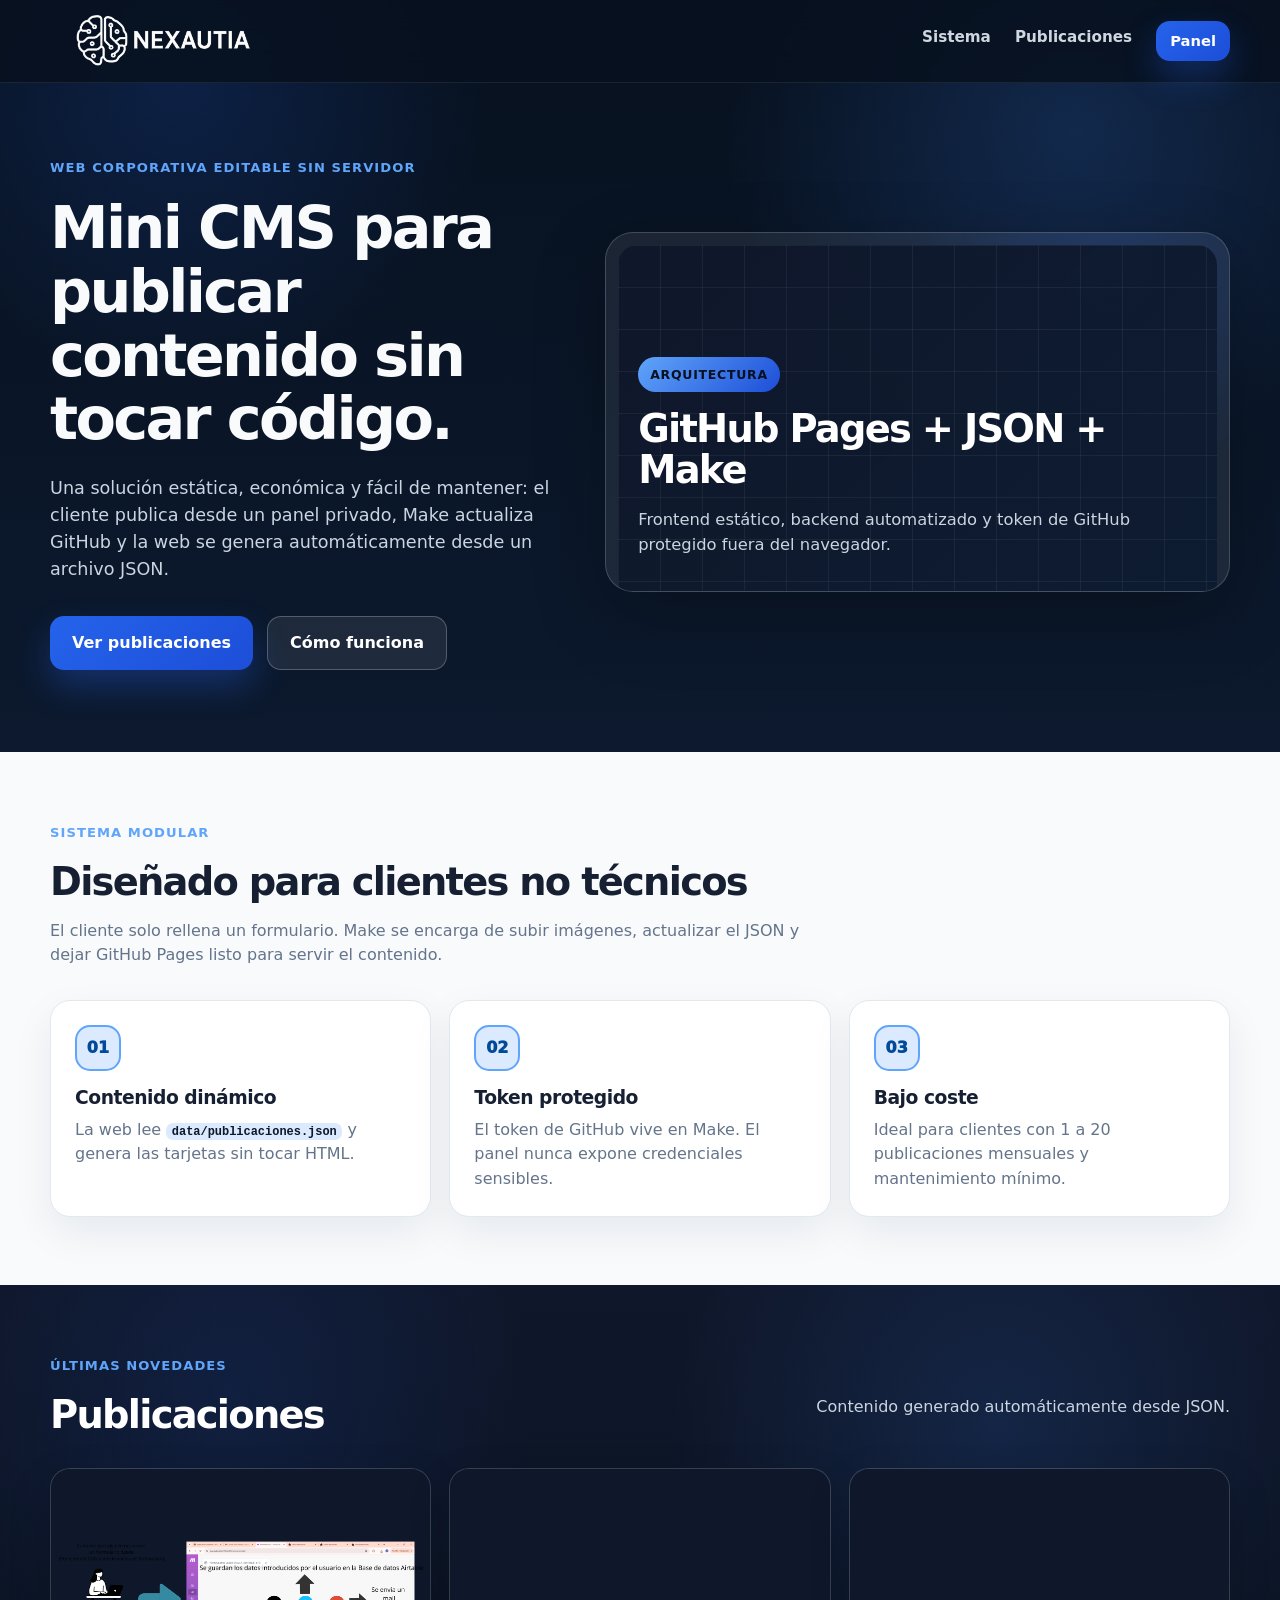
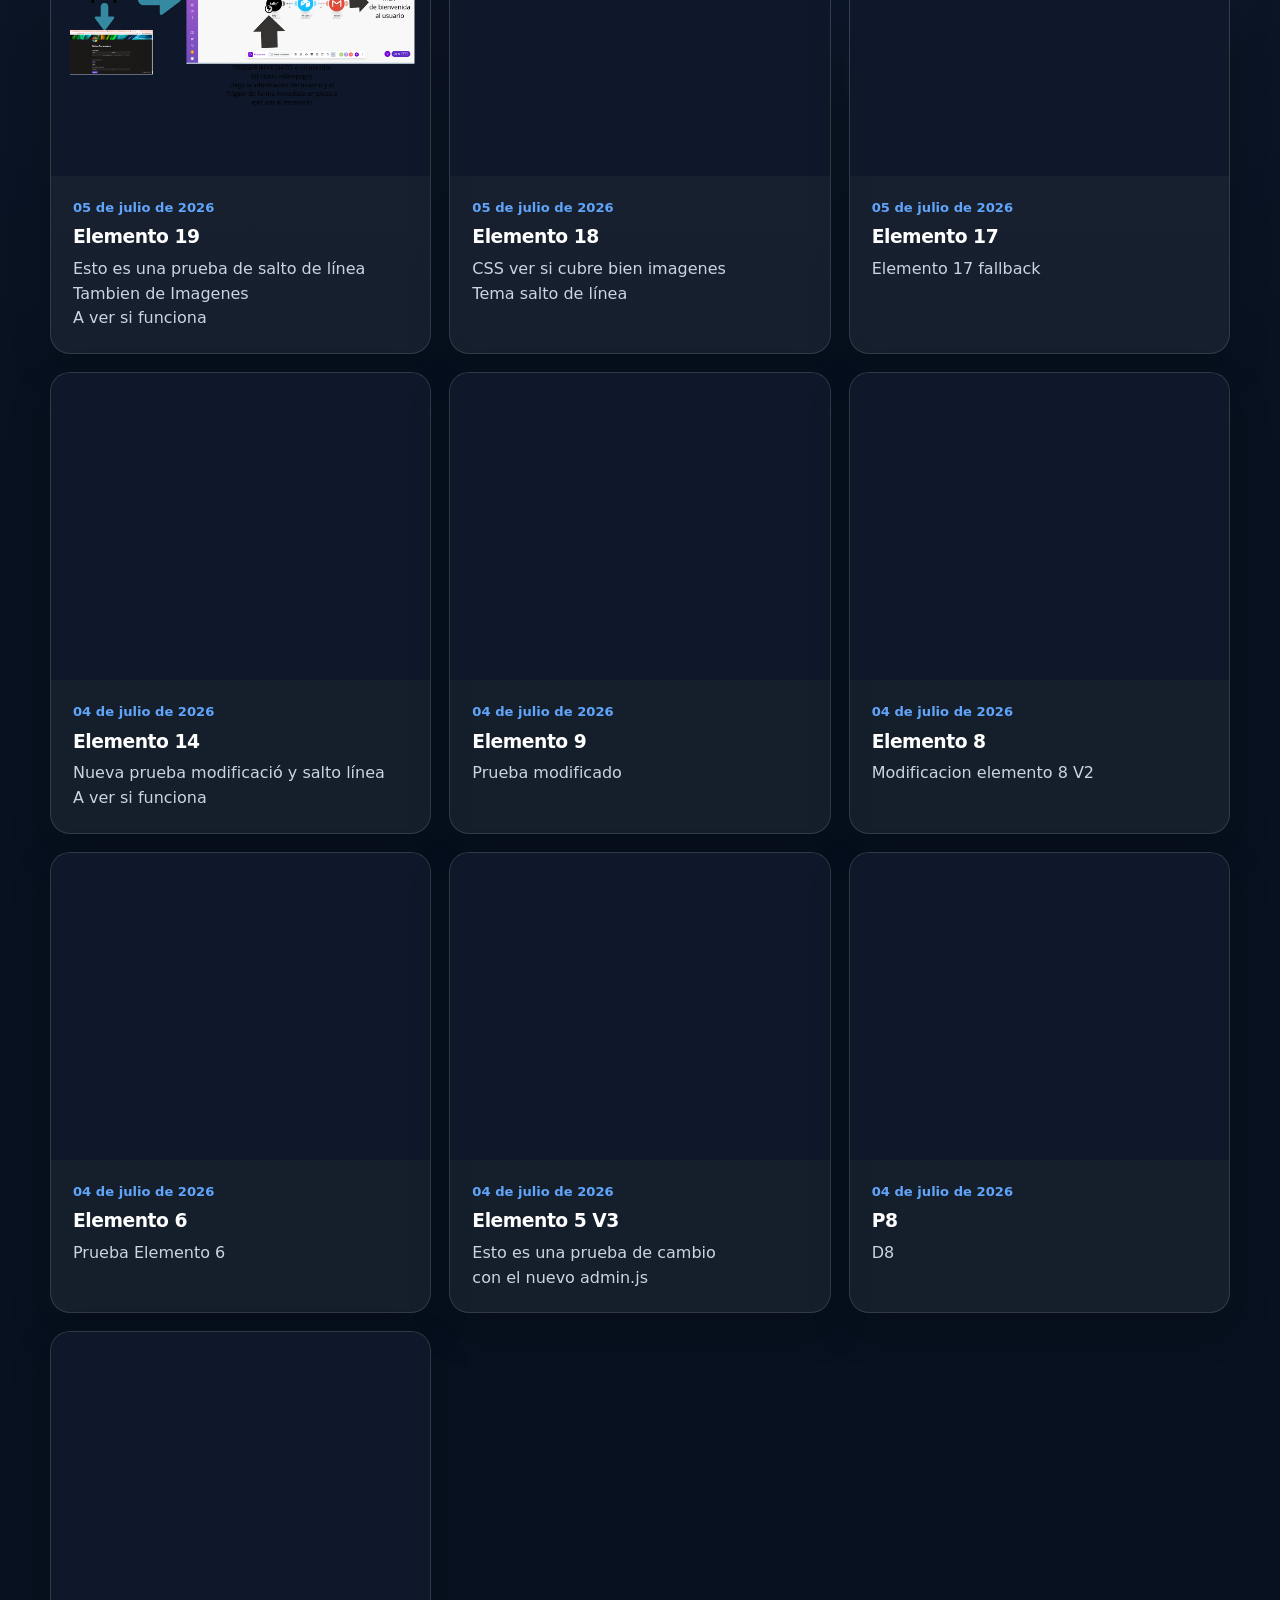
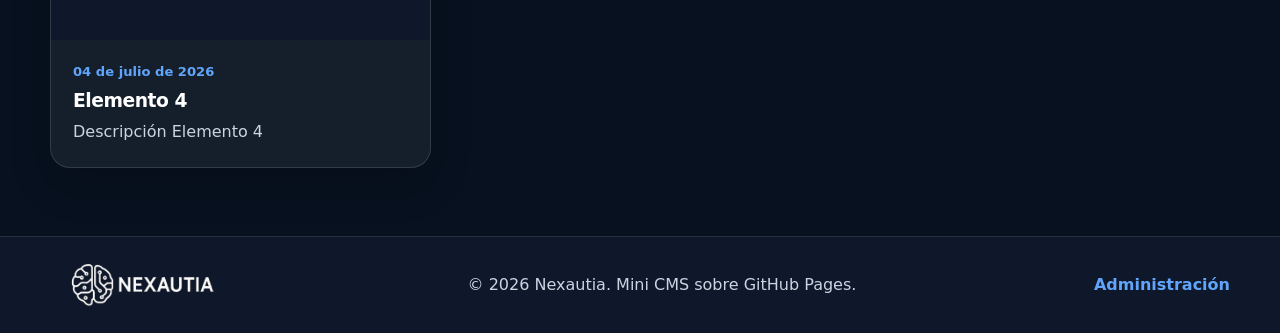
==== index.html @ 995944b6 "Version 4.9 Boton subir y bajar" ====
<!doctype html>
<html lang="es">
<head>
  <meta charset="utf-8">
  <meta name="viewport" content="width=device-width, initial-scale=1">
  <title>Nexautia | Mini CMS con GitHub Pages y Make</title>
  <meta name="description" content="Mini CMS corporativo sin servidor: GitHub Pages, JSON y Make para publicar contenido desde un panel privado.">
  <link rel="icon" href="assets/img/logo.svg" type="image/svg+xml">
  <link rel="stylesheet" href="assets/css/styles.css?v=20260705-7">
  <script defer src="assets/js/publicaciones.js?v=20260705-9c"></script>
</head>
<body>
  <header class="site-header">
    <nav class="nav container" aria-label="Navegación principal">
      <a class="brand" href="./" aria-label="Inicio Nexautia">
        <img class="brand-logo" src="assets/img/logo.svg" alt="Nexautia">
      </a>
      <div class="nav-links">
        <a href="#servicios">Sistema</a>
        <a href="#publicaciones">Publicaciones</a>
        <a class="button button-small" href="admin/">Panel</a>
      </div>
    </nav>
  </header>

  <main>
    <section class="hero">
      <div class="container hero-grid">
        <div class="hero-copy">
          <p class="eyebrow">Web corporativa editable sin servidor</p>
          <h1>Mini CMS para publicar contenido sin tocar código.</h1>
          <p class="hero-text">Una solución estática, económica y fácil de mantener: el cliente publica desde un panel privado, Make actualiza GitHub y la web se genera automáticamente desde un archivo JSON.</p>
          <div class="hero-actions">
            <a class="button" href="#publicaciones">Ver publicaciones</a>
            <a class="button button-secondary" href="#servicios">Cómo funciona</a>
          </div>
        </div>
        <div class="hero-card" aria-label="Resumen del sistema">
          <span class="hero-card-label">Arquitectura</span>
          <strong>GitHub Pages + JSON + Make</strong>
          <p>Frontend estático, backend automatizado y token de GitHub protegido fuera del navegador.</p>
        </div>
      </div>
    </section>

    <section id="servicios" class="section section-light">
      <div class="container">
        <div class="section-heading">
          <p class="eyebrow">Sistema modular</p>
          <h2>Diseñado para clientes no técnicos</h2>
          <p>El cliente solo rellena un formulario. Make se encarga de subir imágenes, actualizar el JSON y dejar GitHub Pages listo para servir el contenido.</p>
        </div>
        <div class="feature-grid">
          <article class="feature-card">
            <span class="feature-icon" aria-hidden="true">01</span>
            <h3>Contenido dinámico</h3>
            <p>La web lee <code>data/publicaciones.json</code> y genera las tarjetas sin tocar HTML.</p>
          </article>
          <article class="feature-card">
            <span class="feature-icon" aria-hidden="true">02</span>
            <h3>Token protegido</h3>
            <p>El token de GitHub vive en Make. El panel nunca expone credenciales sensibles.</p>
          </article>
          <article class="feature-card">
            <span class="feature-icon" aria-hidden="true">03</span>
            <h3>Bajo coste</h3>
            <p>Ideal para clientes con 1 a 20 publicaciones mensuales y mantenimiento mínimo.</p>
          </article>
        </div>
      </div>
    </section>

    <section id="publicaciones" class="section section-dark">
      <div class="container">
        <div class="section-heading section-heading-row">
          <div>
            <p class="eyebrow">Últimas novedades</p>
            <h2>Publicaciones</h2>
          </div>
          <p class="muted">Contenido generado automáticamente desde JSON.</p>
        </div>
        <div id="posts-status" class="status" role="status">Cargando publicaciones…</div>
        <div id="posts-grid" class="posts-grid" aria-live="polite"></div>
      </div>
    </section>
  </main>

  <footer class="site-footer">
    <div class="container footer-inner">
      <a class="footer-logo" href="./" aria-label="Inicio Nexautia">
        <img src="assets/img/logo.svg" alt="Nexautia">
      </a>
      <p>© <span id="year"></span> Nexautia. Mini CMS sobre GitHub Pages.</p>
      <a href="admin/">Administración</a>
    </div>
  </footer>
</body>
</html>
---- assets/css/styles.css ----
:root {
  --primary: #2563eb;
  --primary-2: #1d4ed8;
  --secondary: #60a5fa;
  --dark: #07111f;
  --text: #f8fafc;
  --muted: #cbd5e1;
  --light: #f8fafc;
  --light-text: #172033;
  --light-muted: #64748b;
  --line-light: #e2e8f0;
  --shadow: 0 24px 70px #00000047;
  --dark-surface: #0f172a;
  --dark-end: #0d1b31;
  --page-background: radial-gradient(circle 440px at 14% 80px, #2563eb2e 0, transparent 70%), radial-gradient(circle 500px at 84% 130px, #3b82f633 0, transparent 70%), linear-gradient(180deg, var(--dark) 0, var(--dark-end) 900px);
  --dark-band-background: radial-gradient(circle 420px at 18% 110px, #2563eb1f 0, transparent 72%), radial-gradient(circle 460px at 78% 140px, #3b82f624 0, transparent 72%), linear-gradient(180deg, var(--dark-surface) 0, var(--dark) 760px);
  --dark-card-background: #ffffff0f;
  --dark-card-border: #ffffff1f;
  --icon-background: #dbeafe;
  --icon-border: var(--secondary);
  --icon-color: #004a99;
  --hero-panel-background: radial-gradient(circle at 82% 16%, #2563eb24, transparent 34%), rgba(255, 255, 255, 0.075);
  --hero-panel-border: rgba(255, 255, 255, 0.17);
  --hero-panel-inner-background: linear-gradient(rgba(255, 255, 255, 0.055) 1px, transparent 1px) 0 0 / 42px 42px, linear-gradient(90deg, rgba(255, 255, 255, 0.055) 1px, transparent 1px) 0 0 / 42px 42px, linear-gradient(135deg, rgba(15, 23, 42, 0.96), rgba(13, 27, 49, 0.94));
  --dark-panel-background: linear-gradient(135deg, var(--dark-surface), #173054);
  --radius-lg: 28px;
  --radius-md: 20px;
  --radius-sm: 14px;
  --container: 1180px;
}

* { box-sizing: border-box; }

html {
  background: var(--page-background);
  min-height: 100%;
  scroll-behavior: smooth;
}

body {
  min-height: 100vh;
  margin: 0;
  color: var(--text);
  background: var(--page-background);
  font-family: Inter, ui-sans-serif, system-ui, -apple-system, BlinkMacSystemFont, "Segoe UI", sans-serif;
  line-height: 1.55;
  overflow-x: hidden;
}

img {
  display: block;
  max-width: 100%;
  height: auto;
}

a {
  color: inherit;
  text-decoration: none;
}

code {
  padding: 0.12rem 0.35rem;
  border-radius: 0.45rem;
  background: #dbeafe;
  color: #0f172a;
  font-size: 0.92em;
  font-weight: 800;
}

.container {
  width: min(100% - 36px, var(--container));
  margin-inline: auto;
}

.site-header {
  position: sticky;
  top: 0;
  z-index: 20;
  background: rgba(7, 17, 31, 0.86);
  border-bottom: 1px solid #ffffff14;
  backdrop-filter: blur(16px);
}

.nav {
  min-height: 82px;
  display: flex;
  align-items: center;
  justify-content: space-between;
  gap: 24px;
}

.brand {
  display: inline-flex;
  align-items: center;
  min-width: 0;
}

.brand-logo {
  width: 220px;
  max-width: min(220px, 48vw);
  height: auto;
}

.nav-links {
  display: flex;
  align-items: center;
  gap: 24px;
  color: #e2e8f0;
  font-size: 0.95rem;
  font-weight: 700;
  white-space: nowrap;
}

.nav-links a:not(.button) {
  opacity: 0.92;
  position: relative;
  padding-bottom: 6px;
}

.nav-links a:not(.button):hover {
  color: #fff;
}

.nav-links a:not(.button):hover::after {
  content: "";
  height: 2px;
  background: var(--secondary);
  border-radius: 999px;
  position: absolute;
  left: 0;
  right: 0;
  bottom: 0;
}

.hero {
  padding: 72px 0 82px;
  overflow: hidden;
}

.hero-grid {
  display: grid;
  grid-template-columns: minmax(0, 0.9fr) minmax(420px, 1.1fr);
  gap: 44px;
  align-items: center;
}

.hero-copy h1,
.section-heading h2,
.admin-card h1,
.admin-card h2,
.admin-topbar h1 {
  margin: 0;
  line-height: 1.08;
  letter-spacing: -0.045em;
}

.hero-copy h1 {
  max-width: 760px;
  font-size: clamp(2.35rem, 4.6vw, 4.65rem);
}

.hero-text {
  max-width: 68ch;
  margin: 1.5rem 0 0;
  color: var(--muted);
  font-size: 1.1rem;
}

.eyebrow {
  display: inline-flex;
  align-items: center;
  gap: 10px;
  margin: 0 0 18px;
  color: var(--secondary);
  text-transform: uppercase;
  letter-spacing: 0.08em;
  font-size: 0.82rem;
  font-weight: 900;
}

.hero-actions,
.form-actions,
.admin-actions {
  display: flex;
  flex-wrap: wrap;
  gap: 14px;
  align-items: center;
}

.hero-actions { margin-top: 2rem; }

.button {
  min-height: 54px;
  display: inline-flex;
  align-items: center;
  justify-content: center;
  border: 0;
  border-radius: 14px;
  padding: 0 22px;
  color: #fff;
  background: linear-gradient(135deg, var(--primary), var(--primary-2));
  font: inherit;
  font-weight: 850;
  line-height: 1.2;
  text-align: center;
  cursor: pointer;
  box-shadow: 0 16px 34px #2563eb52;
  transition: transform 0.18s ease, box-shadow 0.18s ease, background 0.18s ease, opacity 0.18s ease;
}

.button:hover {
  transform: translateY(-1px);
  box-shadow: 0 20px 42px #2563eb61;
}

.button:disabled {
  opacity: 0.6;
  cursor: not-allowed;
  transform: none;
}

.button-secondary,
.button-ghost {
  color: #fff;
  background: #ffffff14;
  border: 1px solid #ffffff3d;
  box-shadow: none;
}

.button-secondary:hover,
.button-ghost:hover {
  background: #ffffff24;
  box-shadow: none;
}

.button-small {
  min-height: 40px;
  padding: 0 14px;
  font-size: 0.92rem;
}

.button-danger {
  background: linear-gradient(135deg, #dc2626, #991b1b);
  box-shadow: 0 14px 34px #991b1b33;
}

.hero-card {
  min-height: 360px;
  padding: 12px;
  border: 1px solid var(--hero-panel-border);
  border-radius: var(--radius-lg);
  color: #fff;
  background: var(--hero-panel-background);
  box-shadow: var(--shadow);
}

.hero-card::before {
  content: "";
  display: block;
  height: 100%;
  min-height: 336px;
  border-radius: 20px;
  background: var(--hero-panel-inner-background);
  position: absolute;
  inset: 12px;
  z-index: 0;
}

.hero-card {
  position: relative;
  display: flex;
  flex-direction: column;
  justify-content: flex-end;
  overflow: hidden;
}

.hero-card > * {
  position: relative;
  z-index: 1;
  margin-left: 20px;
  margin-right: 20px;
}

.hero-card-label {
  width: max-content;
  margin-bottom: 1rem;
  padding: 8px 12px;
  border-radius: 999px;
  color: var(--dark);
  background: linear-gradient(135deg, var(--secondary), var(--primary-2));
  font-size: 0.78rem;
  font-weight: 900;
  text-transform: uppercase;
  letter-spacing: 0.06em;
}

.hero-card strong {
  font-size: clamp(1.85rem, 3vw, 2.8rem);
  line-height: 1.08;
  letter-spacing: -0.045em;
}

.hero-card p {
  margin-top: 1rem;
  margin-bottom: 22px;
  color: var(--muted);
  font-size: 1.02rem;
}

.section {
  padding: 68px 0;
}

.section-light {
  background: var(--light);
  color: var(--light-text);
}

.section-dark {
  color: #fff;
  background: var(--dark-band-background);
}

.section-heading {
  max-width: 780px;
  margin: 0 0 32px;
}

.section-heading-row {
  max-width: none;
  display: flex;
  justify-content: space-between;
  gap: 1.5rem;
  align-items: end;
}

.section-heading h2 {
  font-size: clamp(1.9rem, 3vw, 2.85rem);
}

.section-heading p:not(.eyebrow),
.muted {
  color: var(--muted);
}

.section-light .section-heading p:not(.eyebrow) {
  color: var(--light-muted);
}

.feature-grid,
.posts-grid {
  display: grid;
  gap: 18px;
}

.feature-grid,
.posts-grid {
  grid-template-columns: repeat(3, minmax(0, 1fr));
}

.feature-card,
.post-card,
.admin-card {
  border-radius: var(--radius-md);
}

.feature-card {
  padding: 24px;
  color: var(--light-text);
  background: #fff;
  border: 1px solid var(--line-light);
  box-shadow: 0 16px 40px #0f172a12;
}

.feature-icon {
  display: grid;
  place-items: center;
  width: 46px;
  height: 46px;
  margin-bottom: 16px;
  border: 2px solid var(--icon-border);
  border-radius: 15px;
  color: var(--icon-color);
  background: var(--icon-background);
  font-weight: 950;
}

.feature-card h3,
.post-card h3 {
  margin: 0 0 8px;
  line-height: 1.2;
  letter-spacing: -0.025em;
}

.feature-card p,
.post-card p {
  margin: 0;
  color: var(--light-muted);
}

.post-card {
  overflow: hidden;
  color: #fff;
  background: var(--dark-card-background);
  border: 1px solid var(--dark-card-border);
  box-shadow: 0 16px 42px #0000002e;
}

.post-card-image {
  display: block;
  width: 100%;
  height: clamp(220px, 24vw, 320px);
  object-fit: contain;
  object-position: center;
  background: var(--dark-surface);
}

.post-card-body {
  padding: 22px;
}

.post-card p {
  color: var(--muted);
  white-space: pre-line;
}

.post-date {
  display: block;
  margin-bottom: 8px;
  color: var(--secondary);
  font-size: 0.82rem;
  font-weight: 900;
}

.status {
  padding: 1rem;
  border: 1px dashed var(--dark-card-border);
  border-radius: var(--radius-sm);
  color: var(--muted);
  background: #ffffff0f;
}

.section-light .status {
  color: var(--light-muted);
  border-color: var(--line-light);
  background: #fff;
}

.status:empty { display: none; }

.site-footer {
  background: var(--dark-surface);
  color: var(--muted);
  border-top: 1px solid #ffffff1a;
}

.footer-inner {
  min-height: 96px;
  display: flex;
  justify-content: space-between;
  align-items: center;
  gap: 20px;
}

.footer-logo img {
  width: 180px;
}

.footer-inner p { margin: 0; }

.footer-inner a:not(.footer-logo) {
  color: var(--secondary);
  font-weight: 850;
}

.hidden { display: none !important; }

@media (max-width: 1080px) {
  .hero-grid,
  .feature-grid,
  .posts-grid {
    grid-template-columns: 1fr;
  }

  .hero,
  .hero-copy {
    text-align: center;
  }

  .hero-copy h1,
  .hero-text,
  .section-heading {
    margin-left: auto;
    margin-right: auto;
  }

  .eyebrow,
  .hero-actions {
    justify-content: center;
  }

  .hero-card {
    width: min(100%, 760px);
    margin-left: auto;
    margin-right: auto;
    text-align: left;
  }

  .feature-grid,
  .posts-grid {
    grid-template-columns: repeat(2, minmax(0, 1fr));
    justify-content: center;
  }
}

@media (max-width: 680px) {
  .container {
    width: min(100% - 24px, var(--container));
  }

  .nav,
  .footer-inner {
    align-items: flex-start;
    flex-direction: column;
    padding: 16px 0;
  }

  .brand-logo {
    width: clamp(150px, 52vw, 180px);
  }

  .nav-links {
    width: 100%;
    justify-content: space-between;
    gap: 10px;
    font-size: 0.9rem;
  }

  .hero {
    padding: 42px 0 52px;
  }

  .hero-copy h1 {
    max-width: 12em;
    margin-left: auto;
    margin-right: auto;
    font-size: clamp(2rem, 9.8vw, 2.7rem);
  }

  .hero-text {
    max-width: 35ch;
    font-size: 1rem;
  }

  .hero-actions .button,
  .button {
    width: 100%;
  }

  .section {
    padding: 44px 0;
  }

  .section-heading-row {
    align-items: flex-start;
    flex-direction: column;
  }

  .feature-grid,
  .posts-grid {
    grid-template-columns: 1fr;
  }

  .hero-card {
    min-height: 280px;
  }

  .hero-card::before {
    min-height: 256px;
  }

  .footer-logo img {
    width: 158px;
  }
}
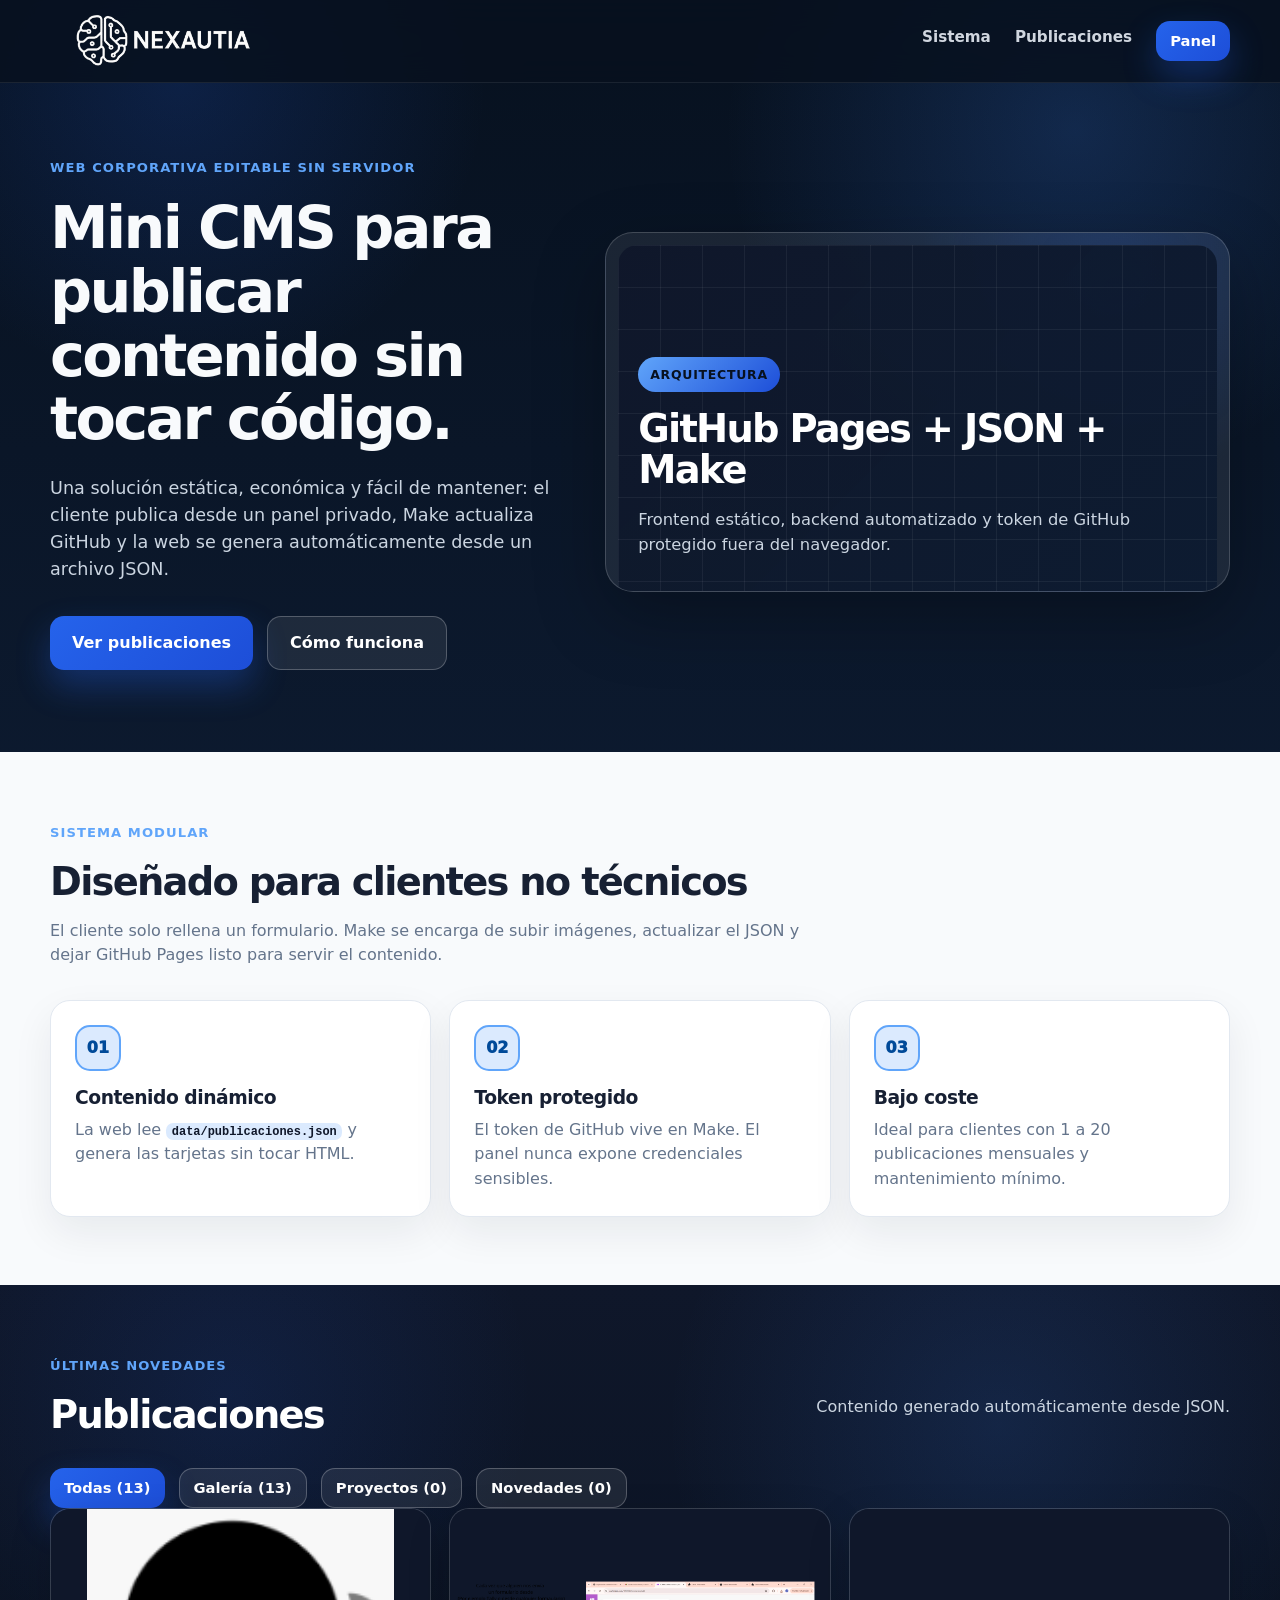
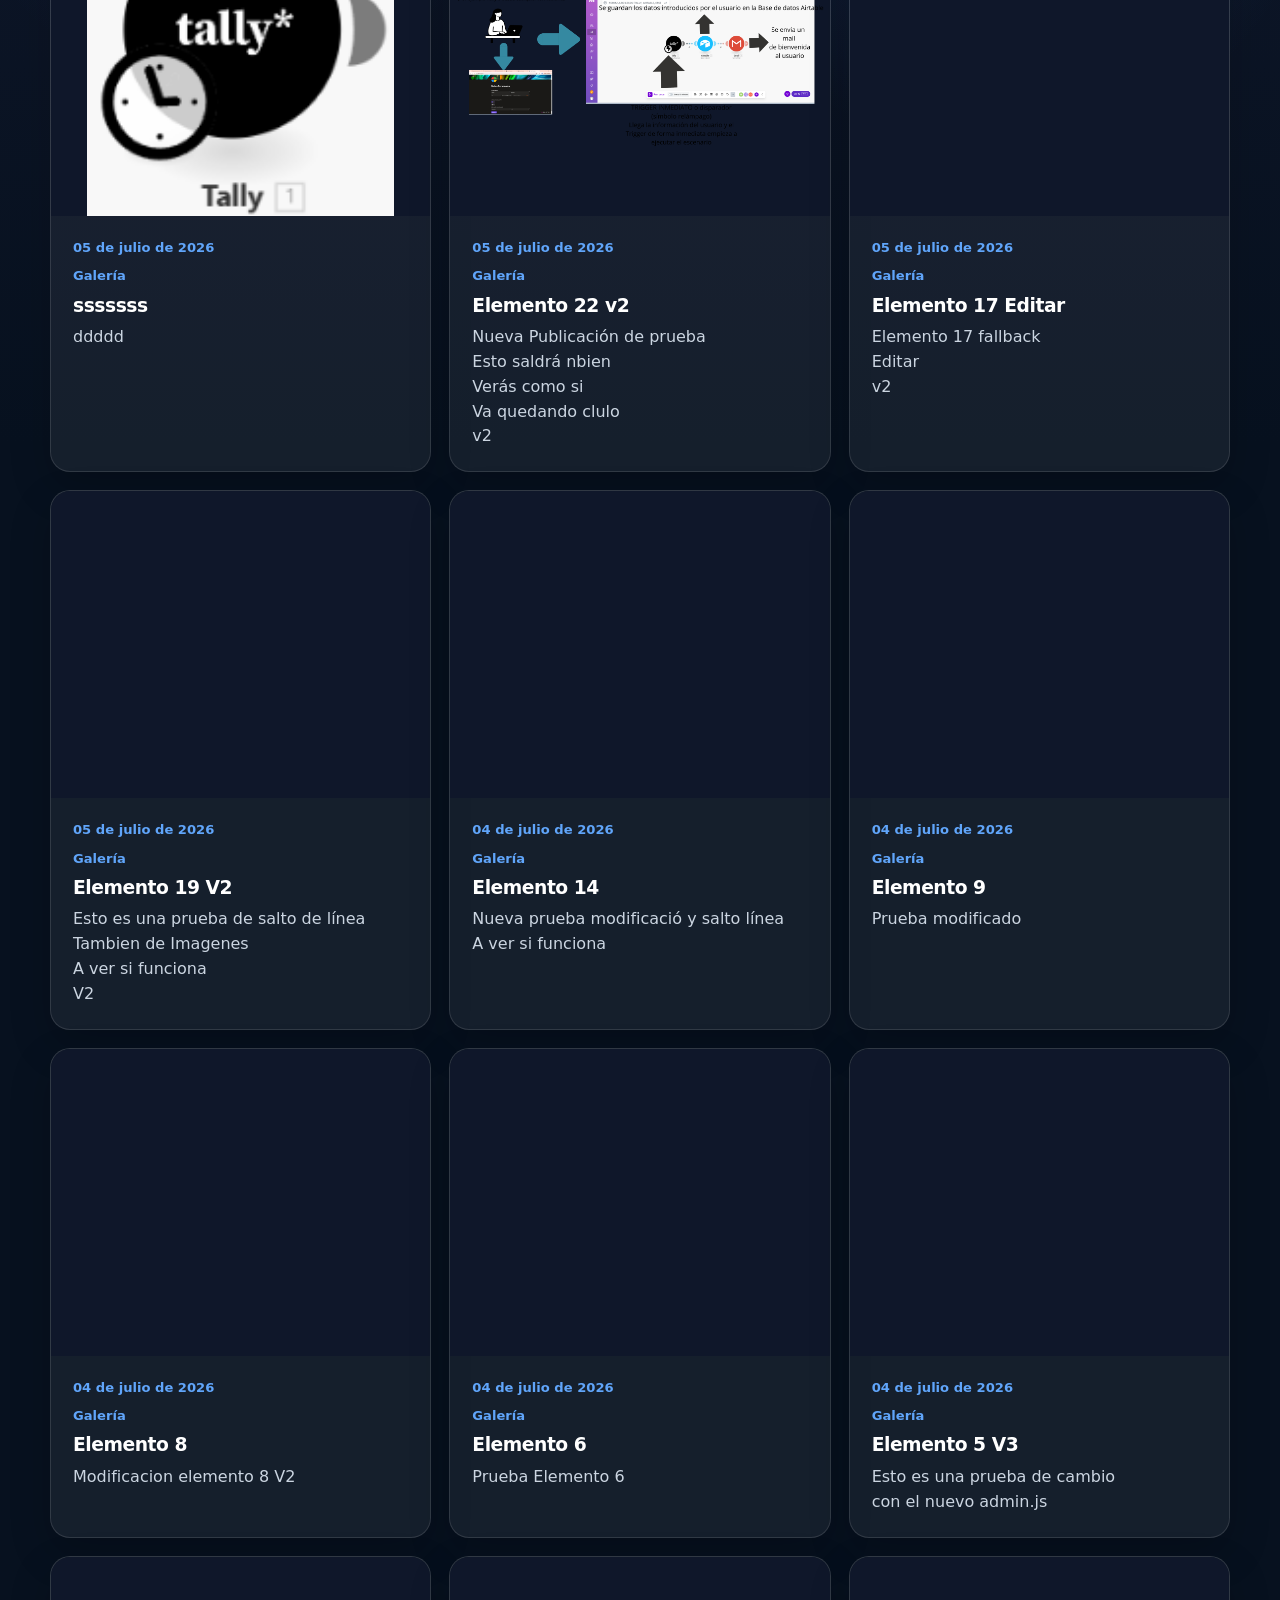
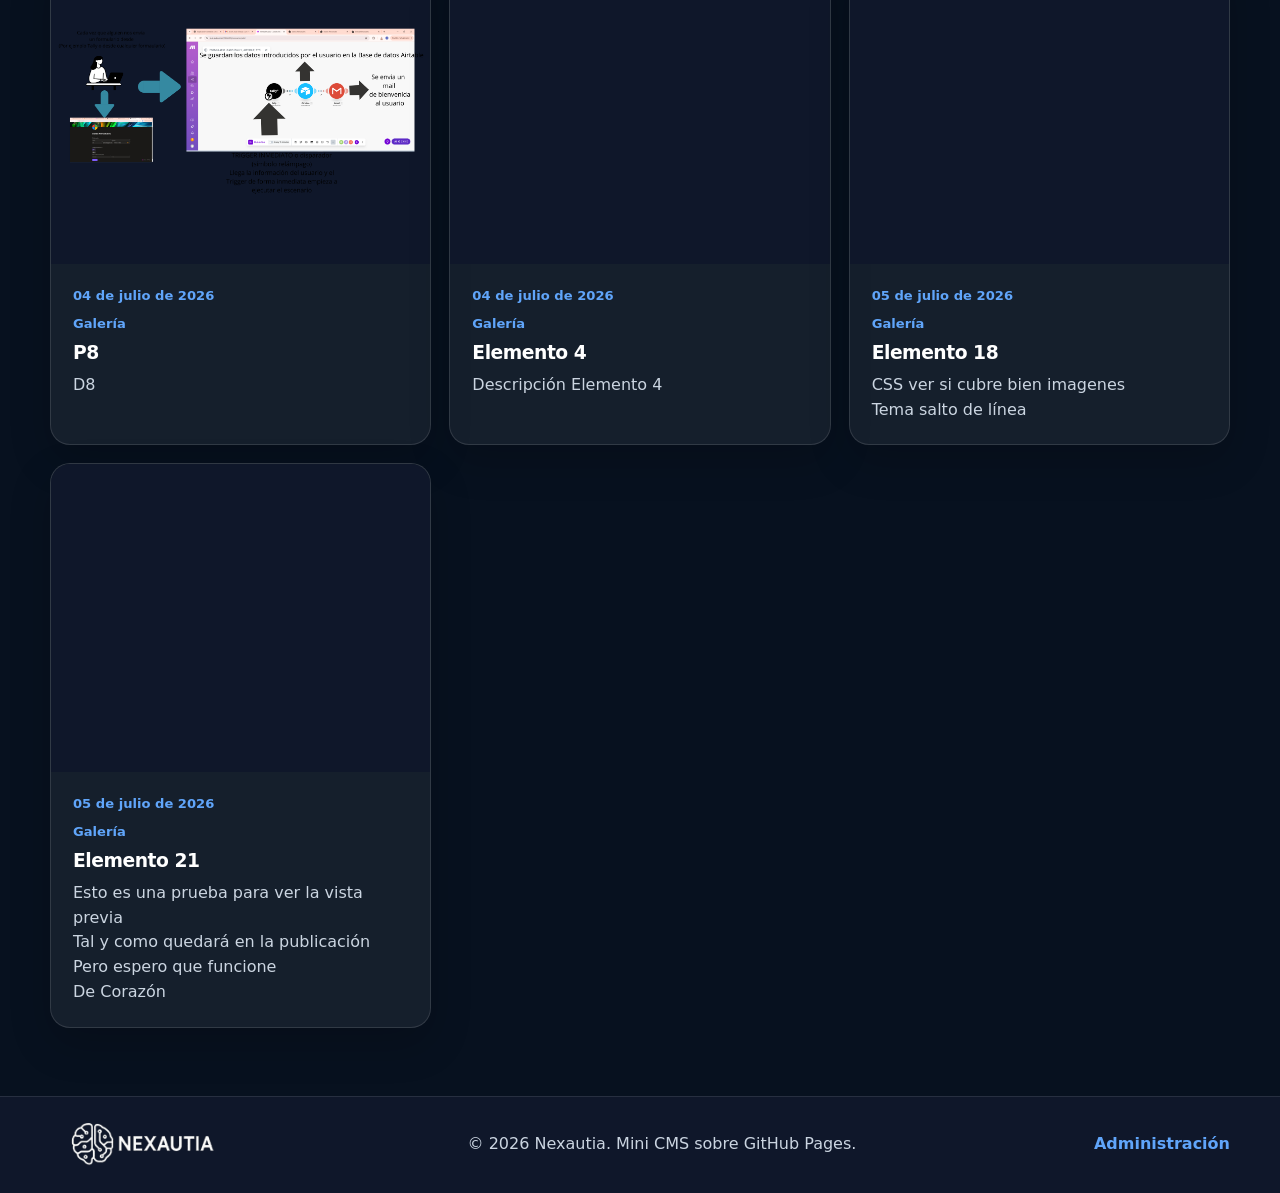
==== commit c717a800: "Version 5.6 Novedades, con categoría por defecto Galería para las antiguas. No tocaré Make ni carpet" ====
--- a/index.html
+++ b/index.html
@@ -7,7 +7,7 @@
   <meta name="description" content="Mini CMS corporativo sin servidor: GitHub Pages, JSON y Make para publicar contenido desde un panel privado.">
   <link rel="icon" href="assets/img/logo.svg" type="image/svg+xml">
   <link rel="stylesheet" href="assets/css/styles.css?v=20260705-7">
-  <script defer src="assets/js/publicaciones.js?v=20260705-9c"></script>
+  <script defer src="assets/js/publicaciones.js?v=20260705-16"></script>
 </head>
 <body>
   <header class="site-header">
@@ -79,6 +79,7 @@
           </div>
           <p class="muted">Contenido generado automáticamente desde JSON.</p>
         </div>
+        <div id="posts-category-filters" class="hero-actions" aria-label="Filtrar publicaciones por categoría"></div>
         <div id="posts-status" class="status" role="status">Cargando publicaciones…</div>
         <div id="posts-grid" class="posts-grid" aria-live="polite"></div>
       </div>
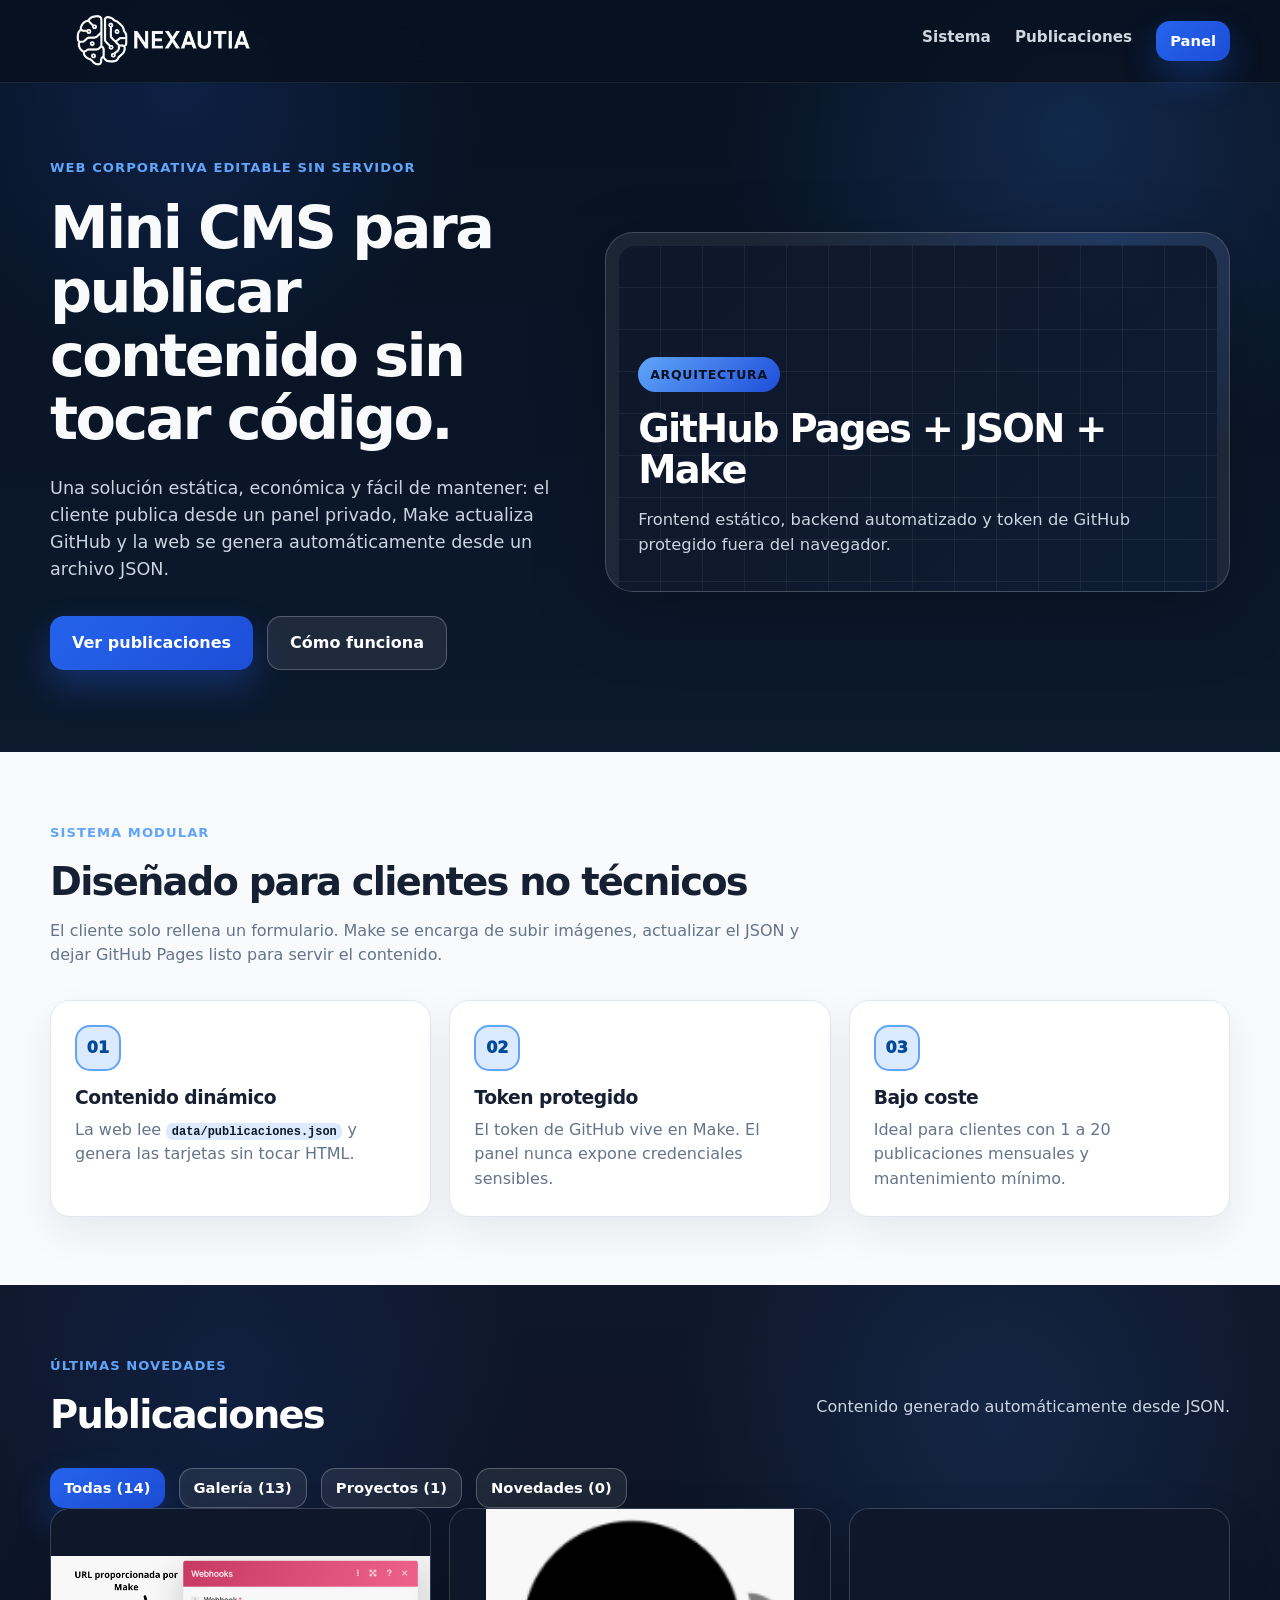
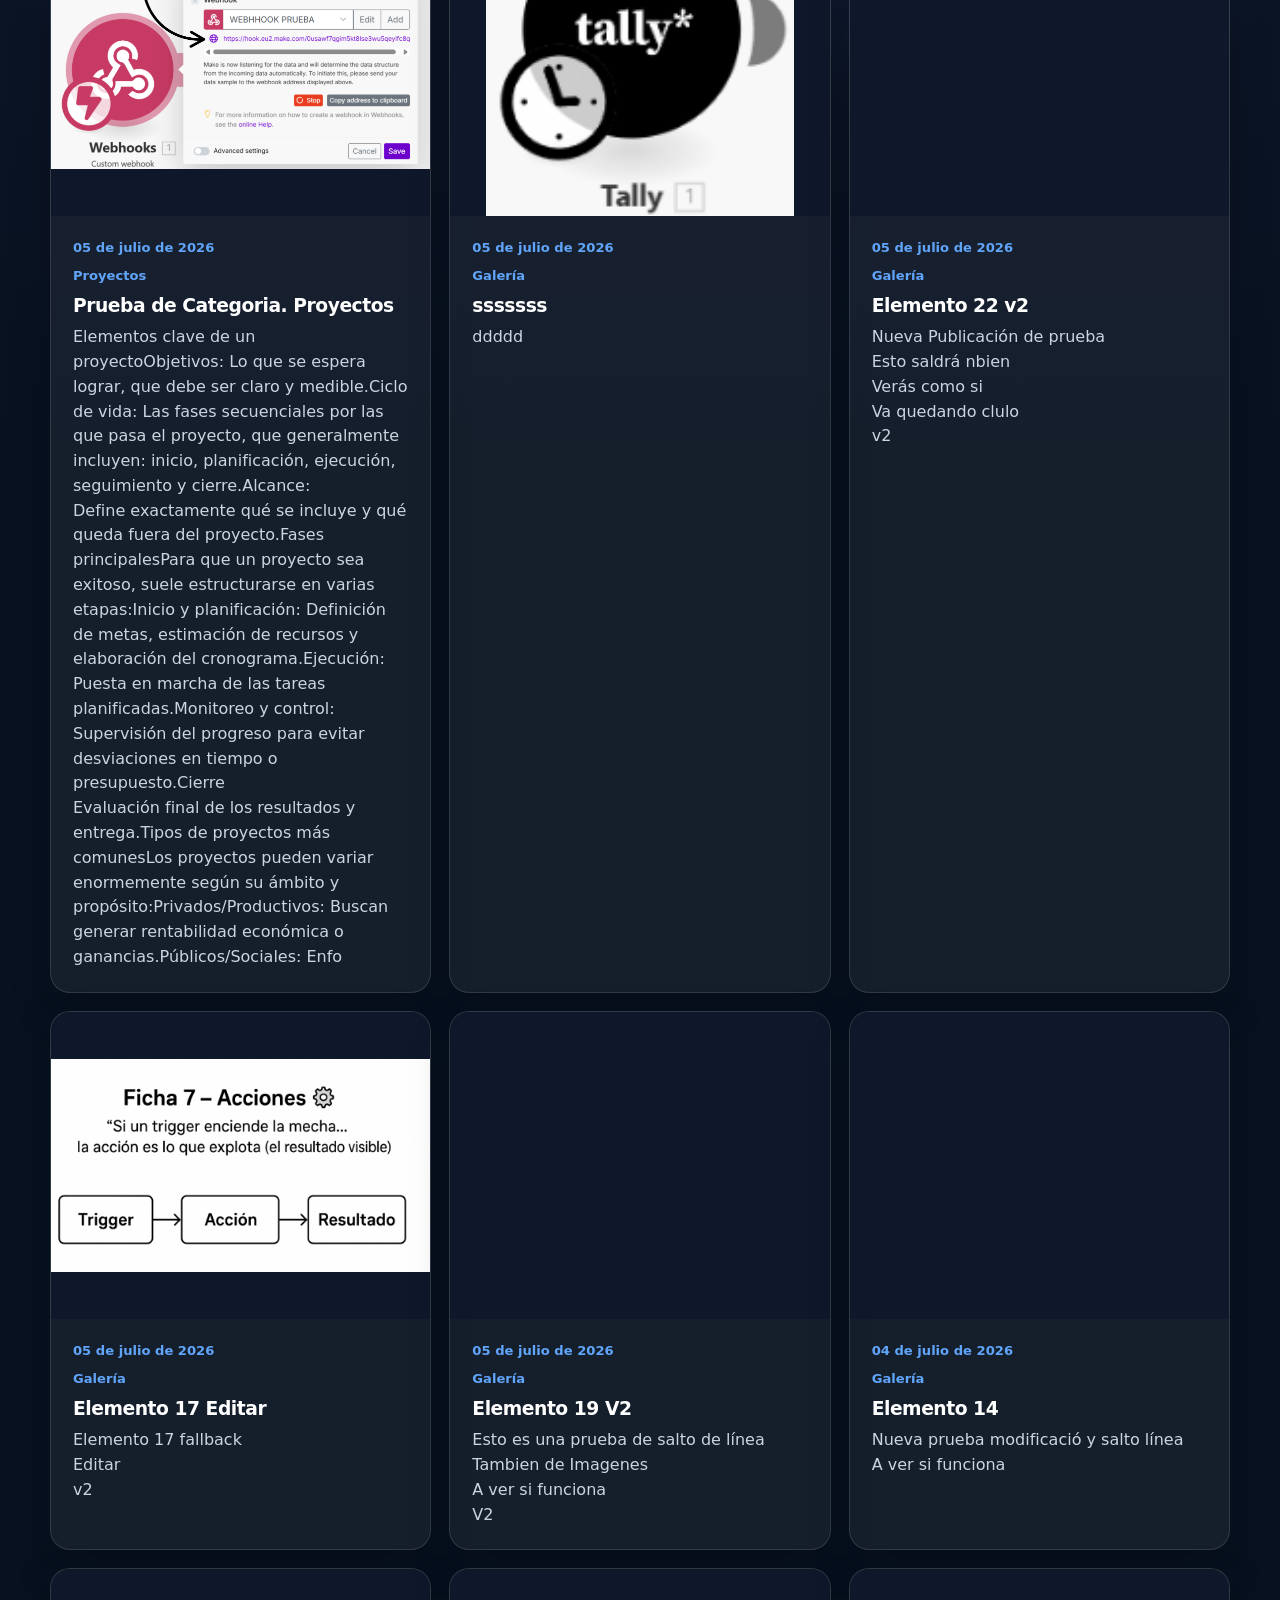
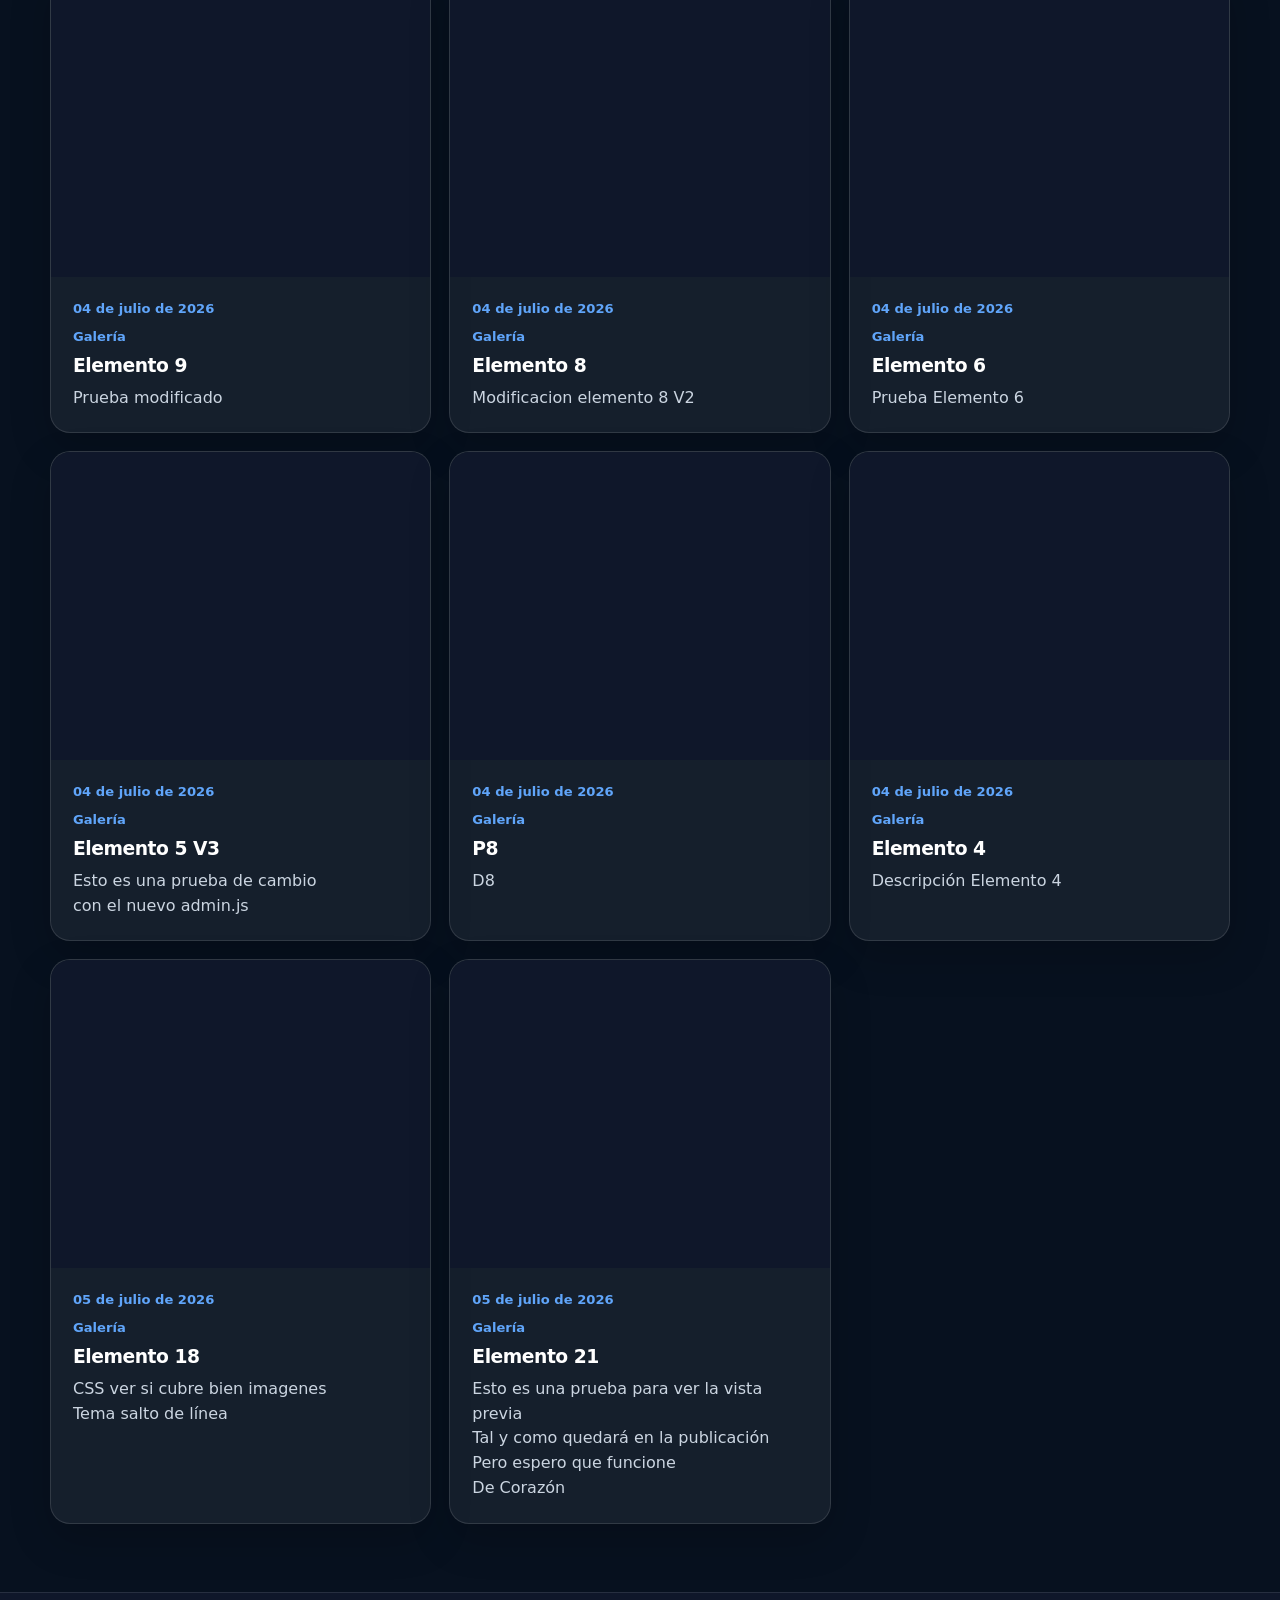
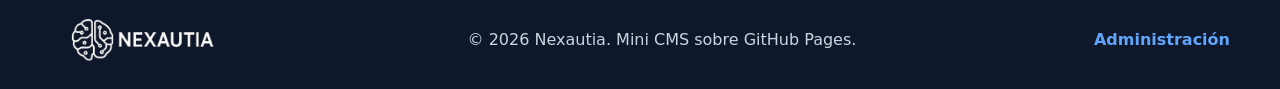
==== commit 87ab8b36: "Version 5.7 Editor de texto mini" ====
--- a/index.html
+++ b/index.html
@@ -6,8 +6,8 @@
   <title>Nexautia | Mini CMS con GitHub Pages y Make</title>
   <meta name="description" content="Mini CMS corporativo sin servidor: GitHub Pages, JSON y Make para publicar contenido desde un panel privado.">
   <link rel="icon" href="assets/img/logo.svg" type="image/svg+xml">
-  <link rel="stylesheet" href="assets/css/styles.css?v=20260705-7">
-  <script defer src="assets/js/publicaciones.js?v=20260705-16"></script>
+  <link rel="stylesheet" href="assets/css/styles.css?v=20260705-17">
+  <script defer src="assets/js/publicaciones.js?v=20260705-17"></script>
 </head>
 <body>
   <header class="site-header">
--- a/assets/css/styles.css
+++ b/assets/css/styles.css
@@ -583,3 +583,40 @@
     width: 158px;
   }
 }
+
+.rich-text-content {
+  white-space: normal;
+}
+
+.rich-text-content p,
+.rich-text-content div,
+.rich-text-content ul,
+.rich-text-content ol {
+  margin: 0 0 0.75rem;
+}
+
+.rich-text-content p:last-child,
+.rich-text-content div:last-child,
+.rich-text-content ul:last-child,
+.rich-text-content ol:last-child {
+  margin-bottom: 0;
+}
+
+.rich-text-content ul,
+.rich-text-content ol {
+  padding-left: 1.25rem;
+}
+
+.rich-text-content li {
+  margin: 0.22rem 0;
+}
+
+.post-card-description.rich-text-content {
+  color: var(--muted);
+}
+
+.post-card .rich-text-content p,
+.post-card .rich-text-content div,
+.post-card .rich-text-content li {
+  white-space: normal;
+}
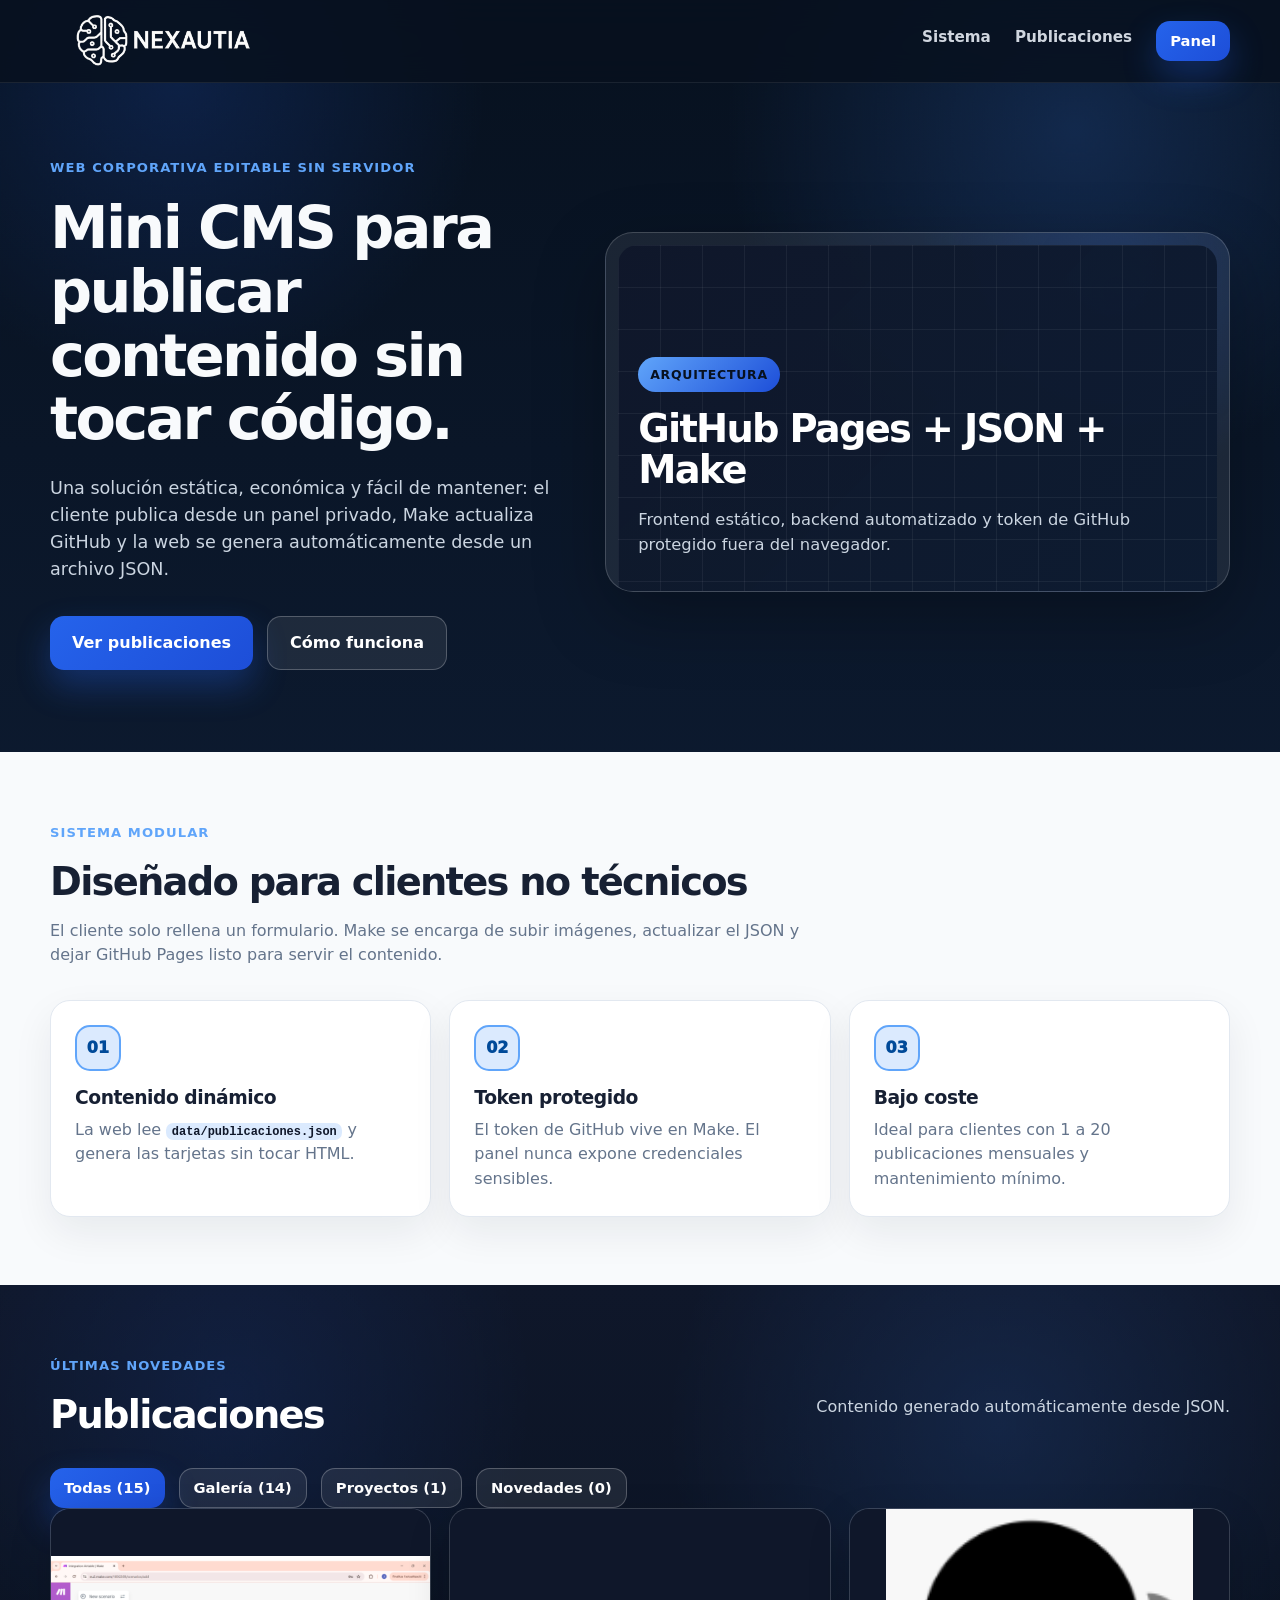
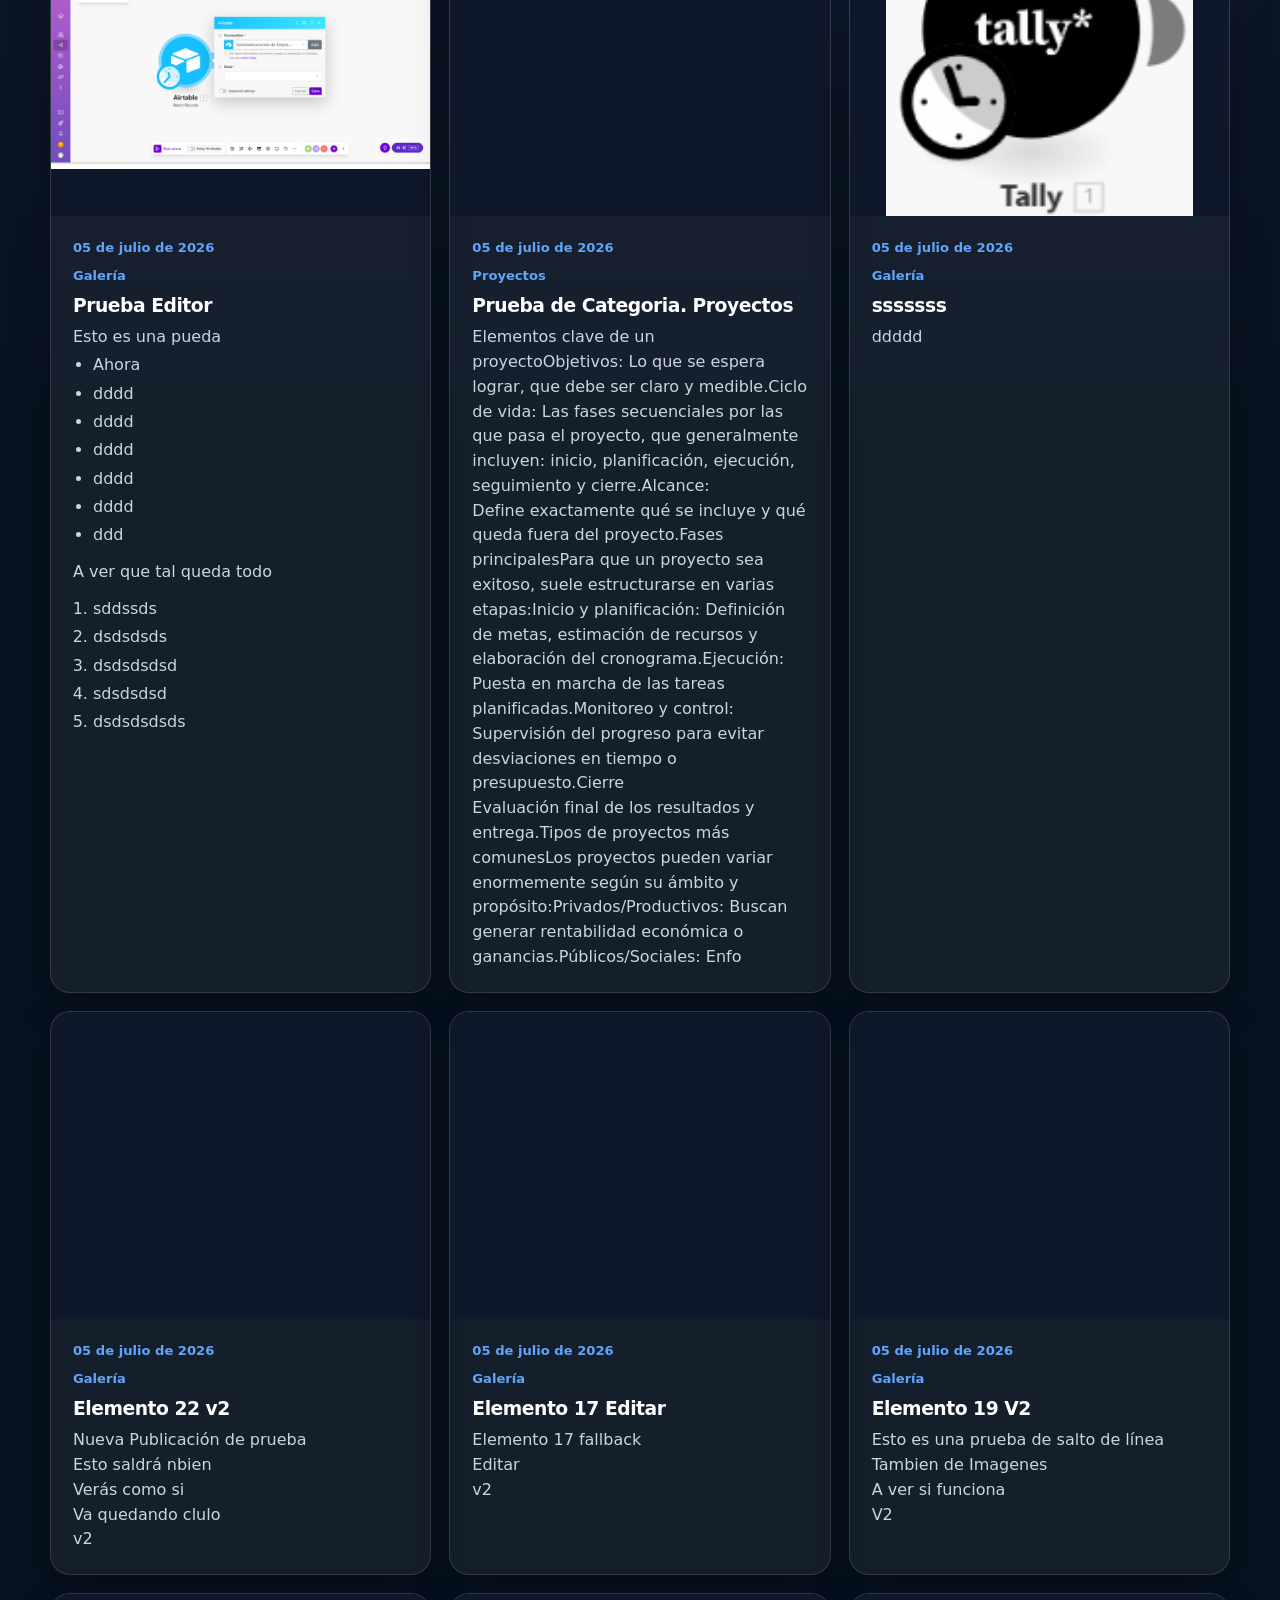
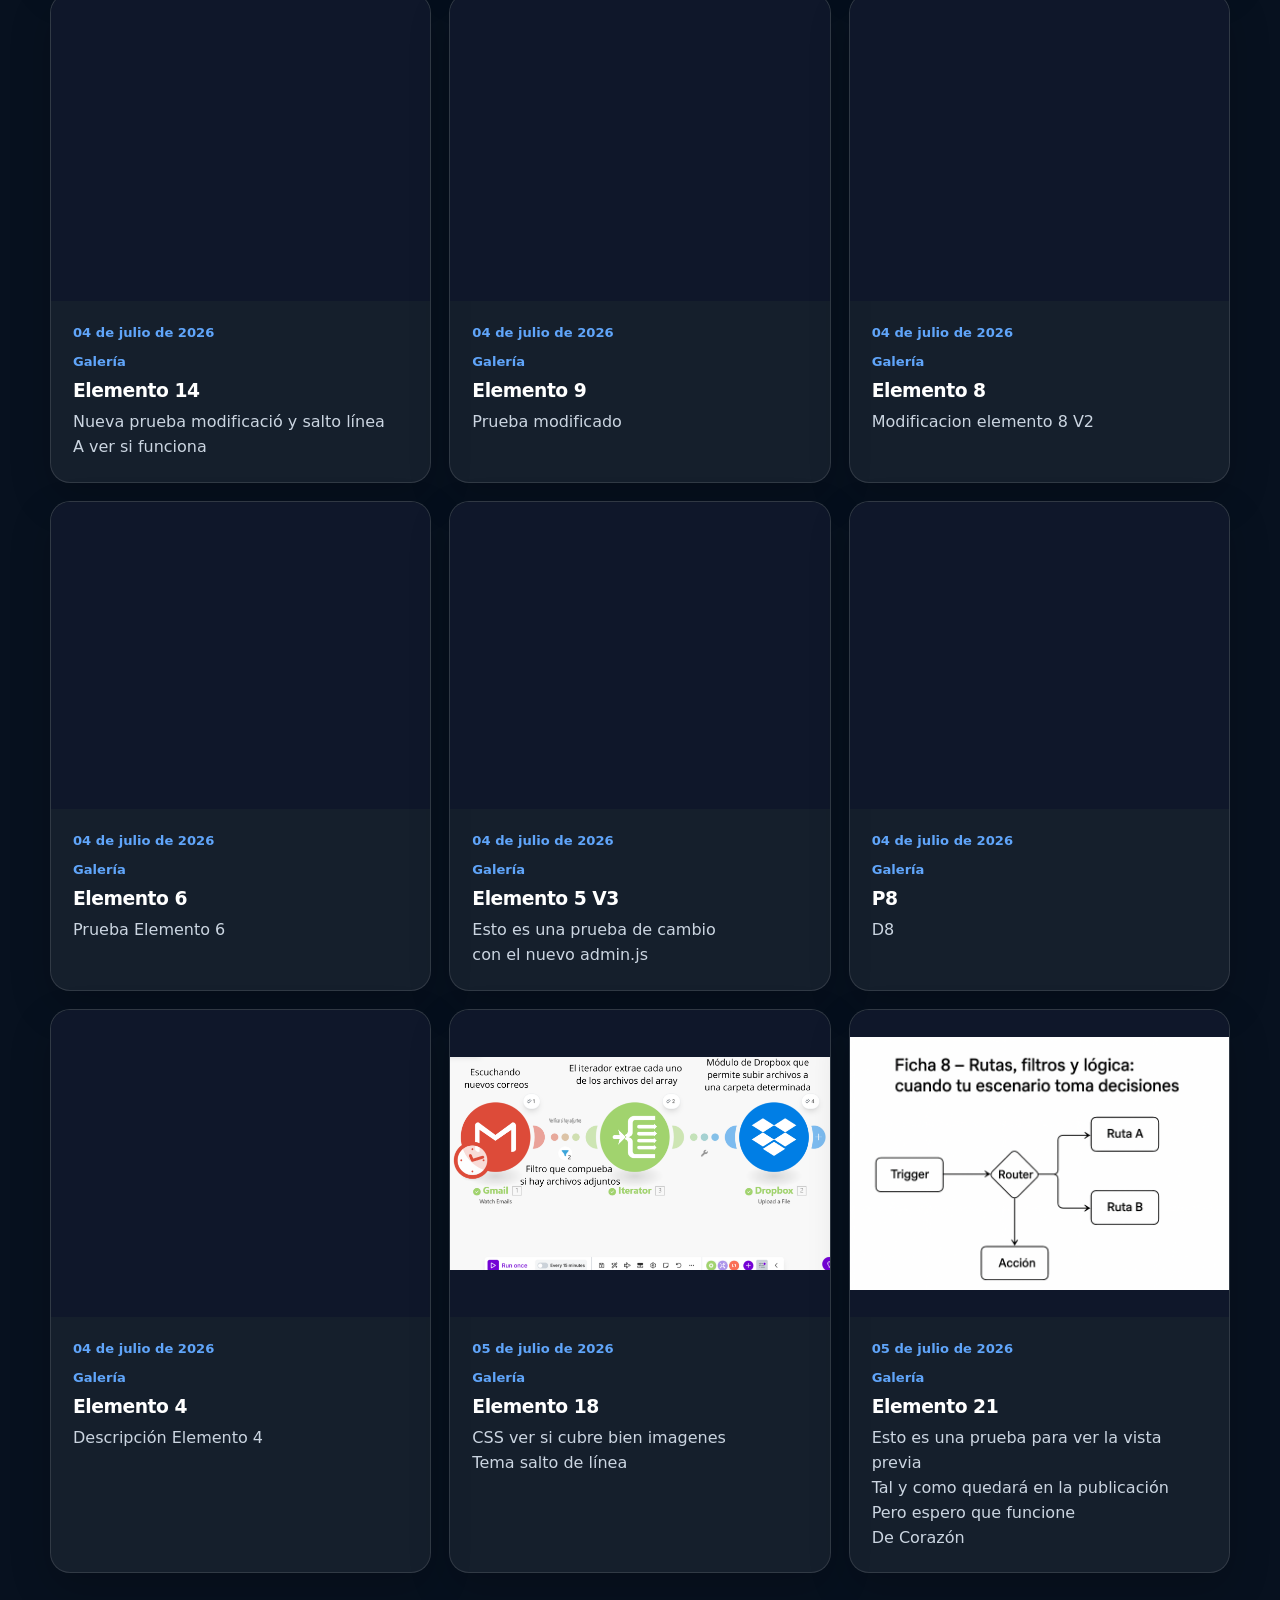
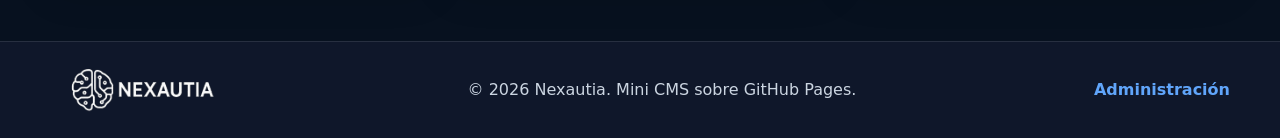
==== commit f0013945: "Version 5.8  Editor de texto mejorado" ====
--- a/index.html
+++ b/index.html
@@ -6,8 +6,8 @@
   <title>Nexautia | Mini CMS con GitHub Pages y Make</title>
   <meta name="description" content="Mini CMS corporativo sin servidor: GitHub Pages, JSON y Make para publicar contenido desde un panel privado.">
   <link rel="icon" href="assets/img/logo.svg" type="image/svg+xml">
-  <link rel="stylesheet" href="assets/css/styles.css?v=20260705-17">
-  <script defer src="assets/js/publicaciones.js?v=20260705-17"></script>
+  <link rel="stylesheet" href="assets/css/styles.css?v=20260705-18">
+  <script defer src="assets/js/publicaciones.js?v=20260705-18"></script>
 </head>
 <body>
   <header class="site-header">
--- a/assets/css/styles.css
+++ b/assets/css/styles.css
@@ -591,14 +591,20 @@
 .rich-text-content p,
 .rich-text-content div,
 .rich-text-content ul,
-.rich-text-content ol {
+.rich-text-content ol,
+.rich-text-content h2,
+.rich-text-content h3,
+.rich-text-content h4 {
   margin: 0 0 0.75rem;
 }
 
 .rich-text-content p:last-child,
 .rich-text-content div:last-child,
 .rich-text-content ul:last-child,
-.rich-text-content ol:last-child {
+.rich-text-content ol:last-child,
+.rich-text-content h2:last-child,
+.rich-text-content h3:last-child,
+.rich-text-content h4:last-child {
   margin-bottom: 0;
 }
 
@@ -611,12 +617,40 @@
   margin: 0.22rem 0;
 }
 
+.rich-text-content h2,
+.rich-text-content h3,
+.rich-text-content h4 {
+  color: inherit;
+  font-weight: 900;
+  line-height: 1.18;
+}
+
+.rich-text-content h2 { font-size: 1.35em; }
+.rich-text-content h3 { font-size: 1.18em; }
+.rich-text-content h4 { font-size: 1.05em; }
+
+.rich-size-small { font-size: 0.92em; }
+.rich-size-large { font-size: 1.16em; }
+.rich-size-xlarge { font-size: 1.32em; }
+
+.rich-align-center { text-align: center; }
+.rich-align-right { text-align: right; }
+.rich-align-justify { text-align: justify; }
+
+.rich-indent-1 { margin-left: 1.25rem; }
+.rich-indent-2 { margin-left: 2.25rem; }
+.rich-indent-3 { margin-left: 3.25rem; }
+.rich-indent-4 { margin-left: 4.25rem; }
+
 .post-card-description.rich-text-content {
   color: var(--muted);
 }
 
 .post-card .rich-text-content p,
 .post-card .rich-text-content div,
-.post-card .rich-text-content li {
+.post-card .rich-text-content li,
+.post-card .rich-text-content h2,
+.post-card .rich-text-content h3,
+.post-card .rich-text-content h4 {
   white-space: normal;
 }
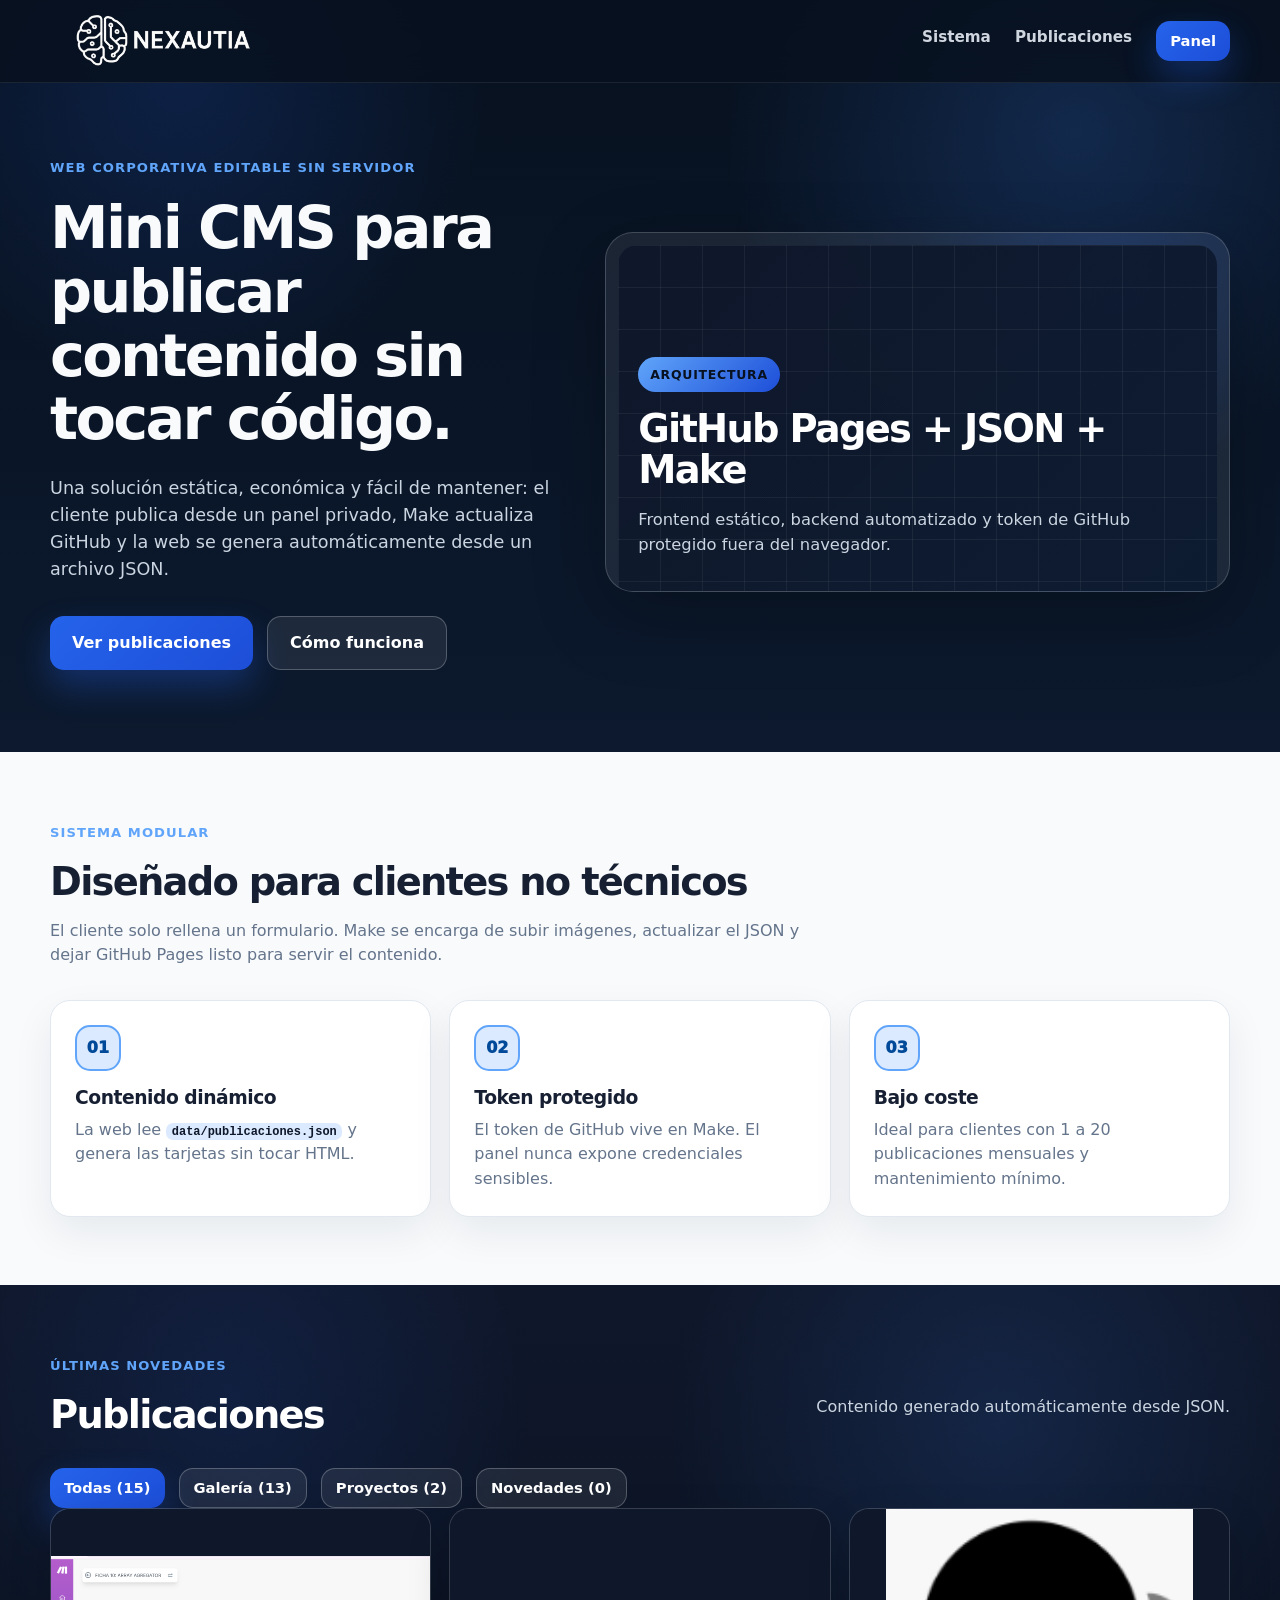
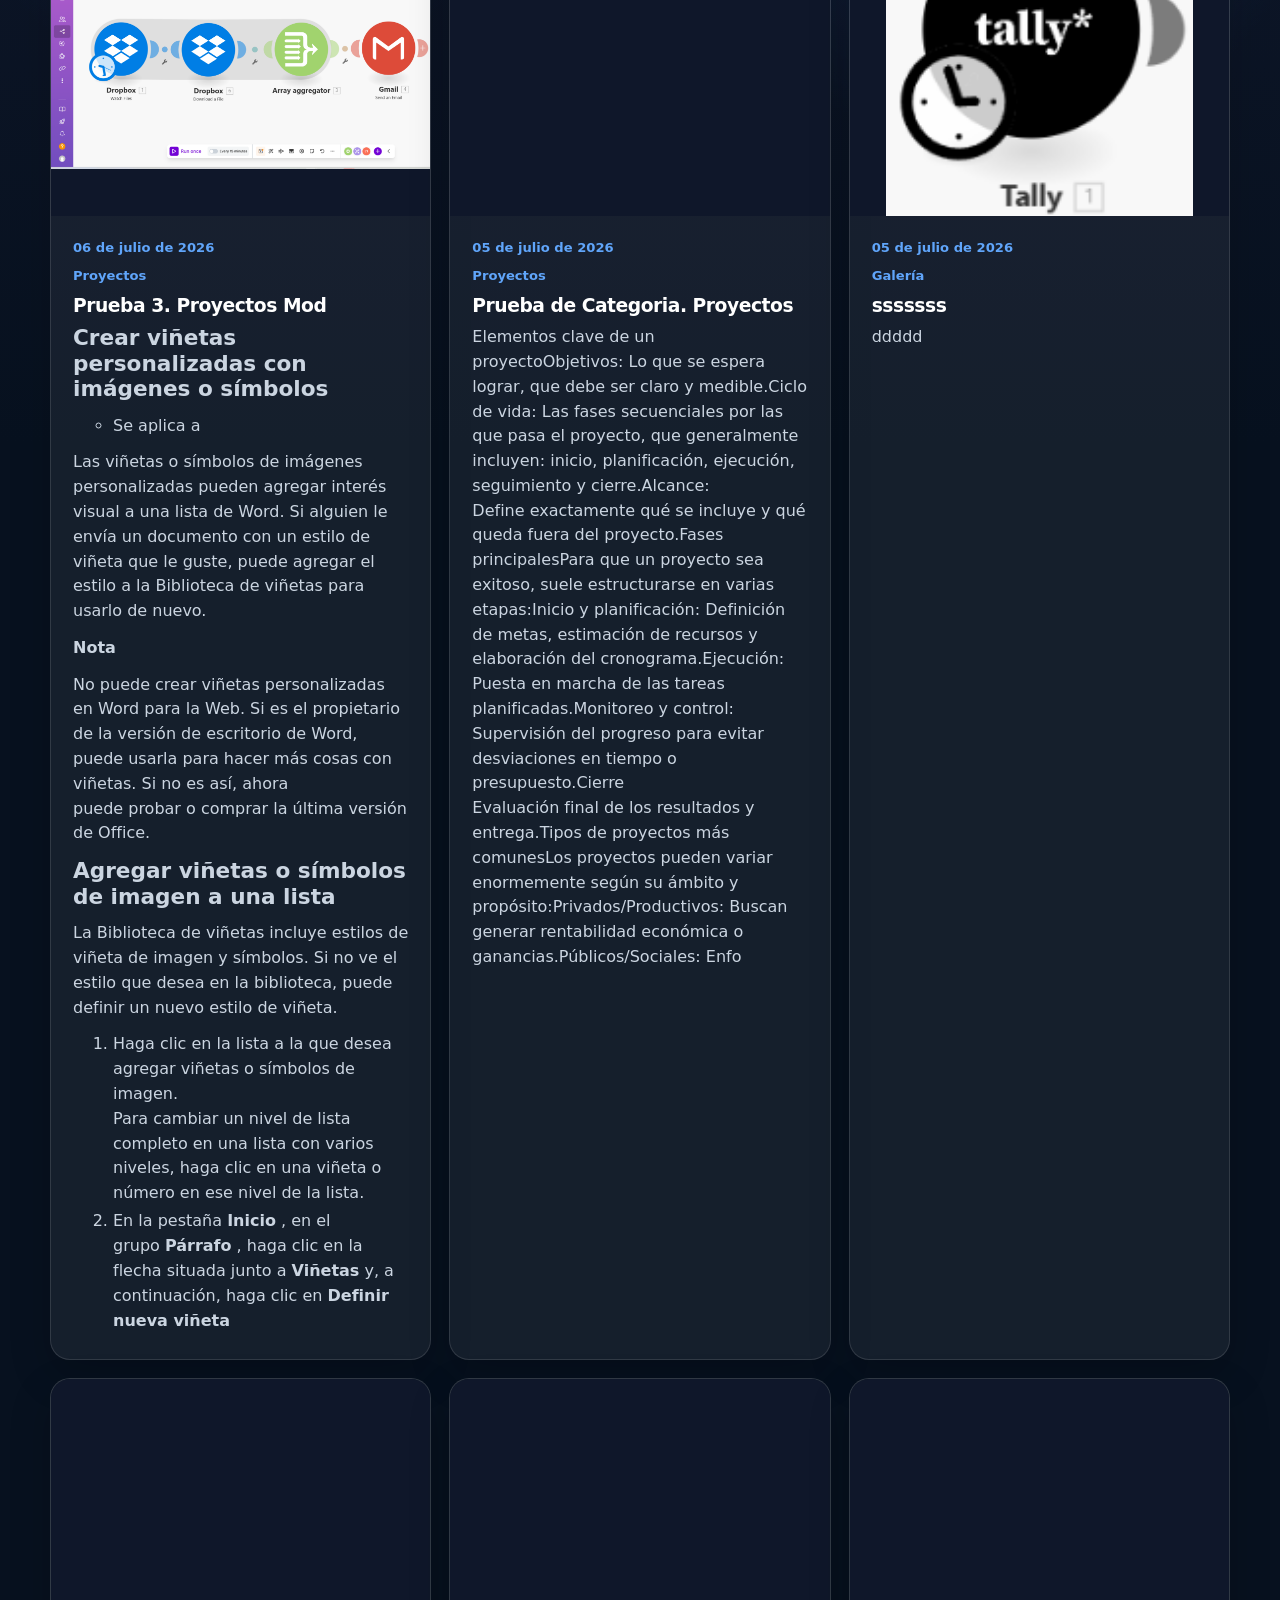
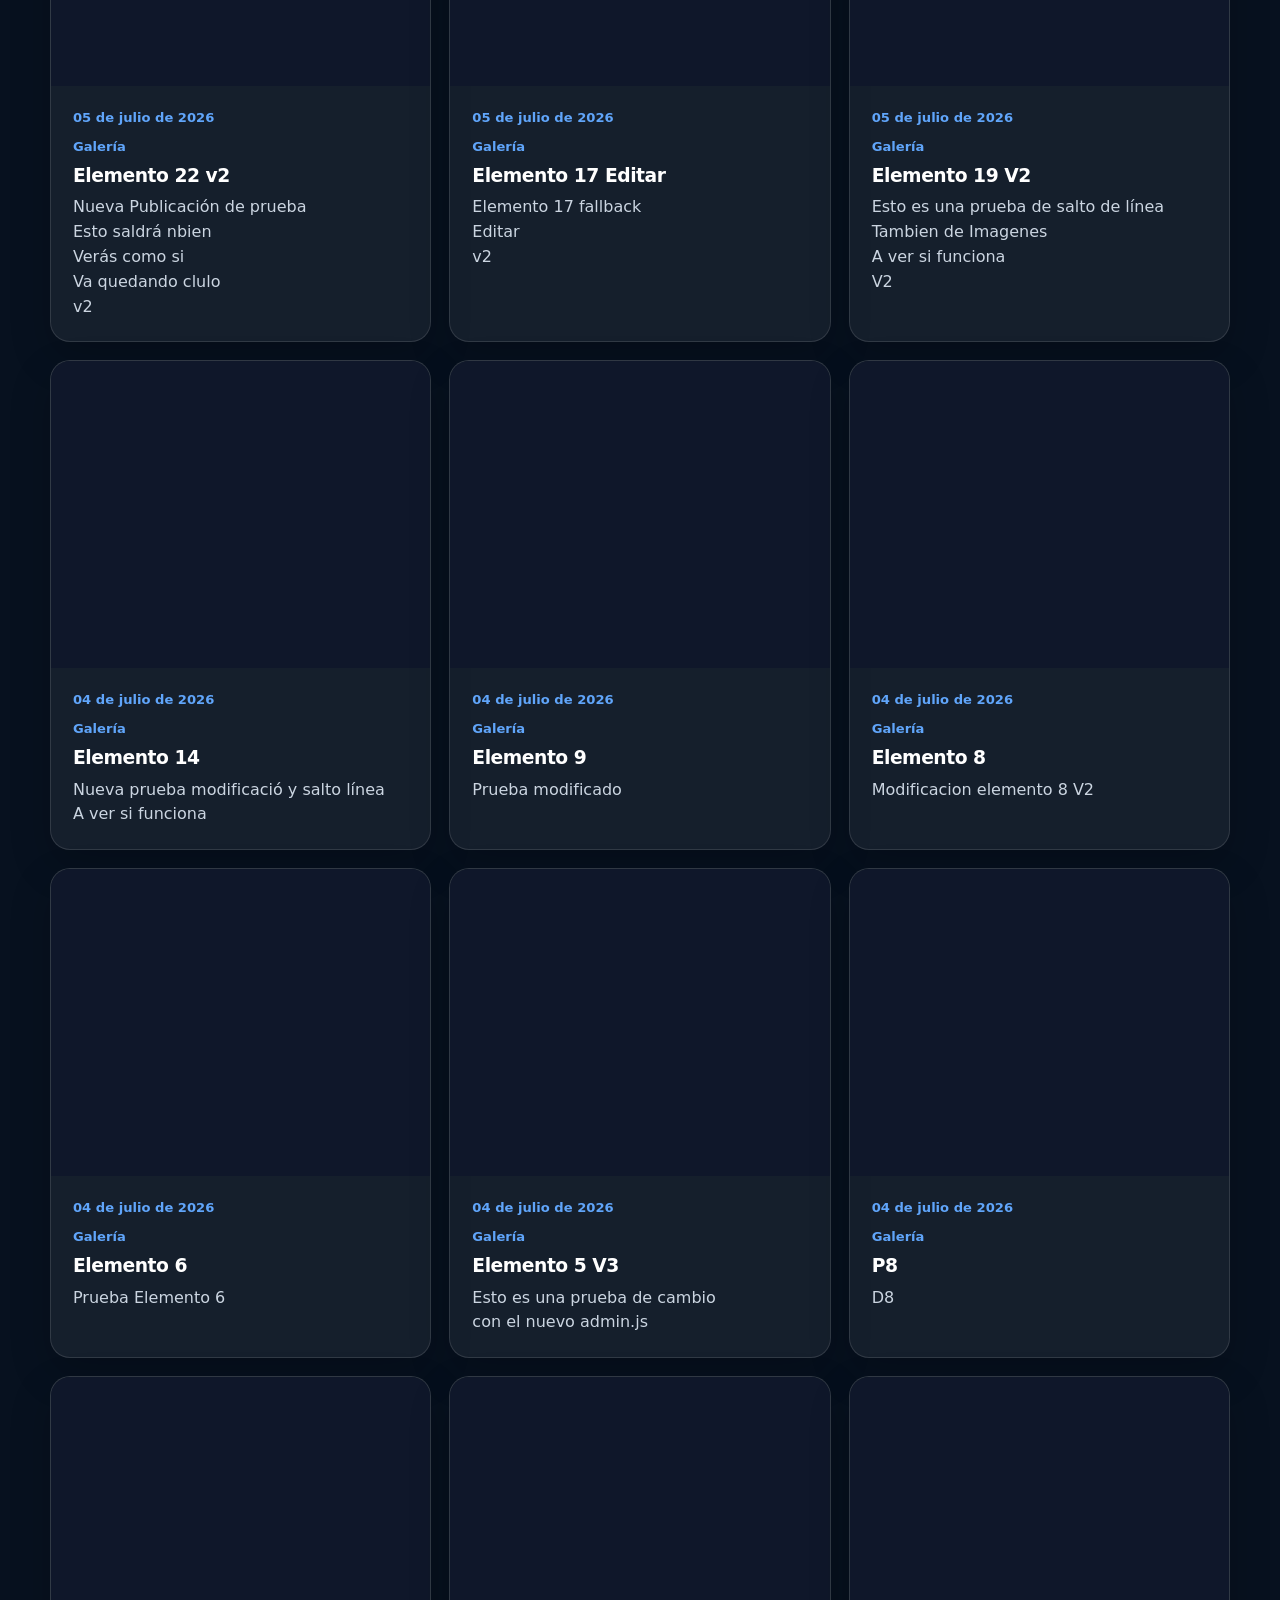
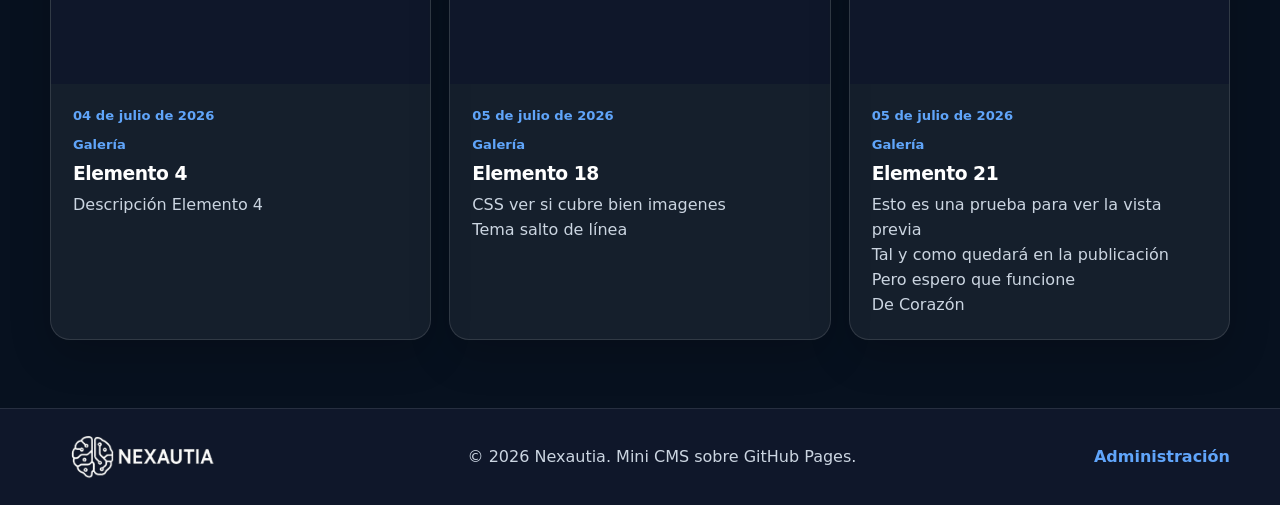
==== commit 59e9fb94: "Version 5.9 Borrado Seguro" ====
--- a/index.html
+++ b/index.html
@@ -6,8 +6,8 @@
   <title>Nexautia | Mini CMS con GitHub Pages y Make</title>
   <meta name="description" content="Mini CMS corporativo sin servidor: GitHub Pages, JSON y Make para publicar contenido desde un panel privado.">
   <link rel="icon" href="assets/img/logo.svg" type="image/svg+xml">
-  <link rel="stylesheet" href="assets/css/styles.css?v=20260705-18">
-  <script defer src="assets/js/publicaciones.js?v=20260705-18"></script>
+  <link rel="stylesheet" href="assets/css/styles.css?v=20260705-19">
+  <script defer src="assets/js/publicaciones.js?v=20260705-19"></script>
 </head>
 <body>
   <header class="site-header">
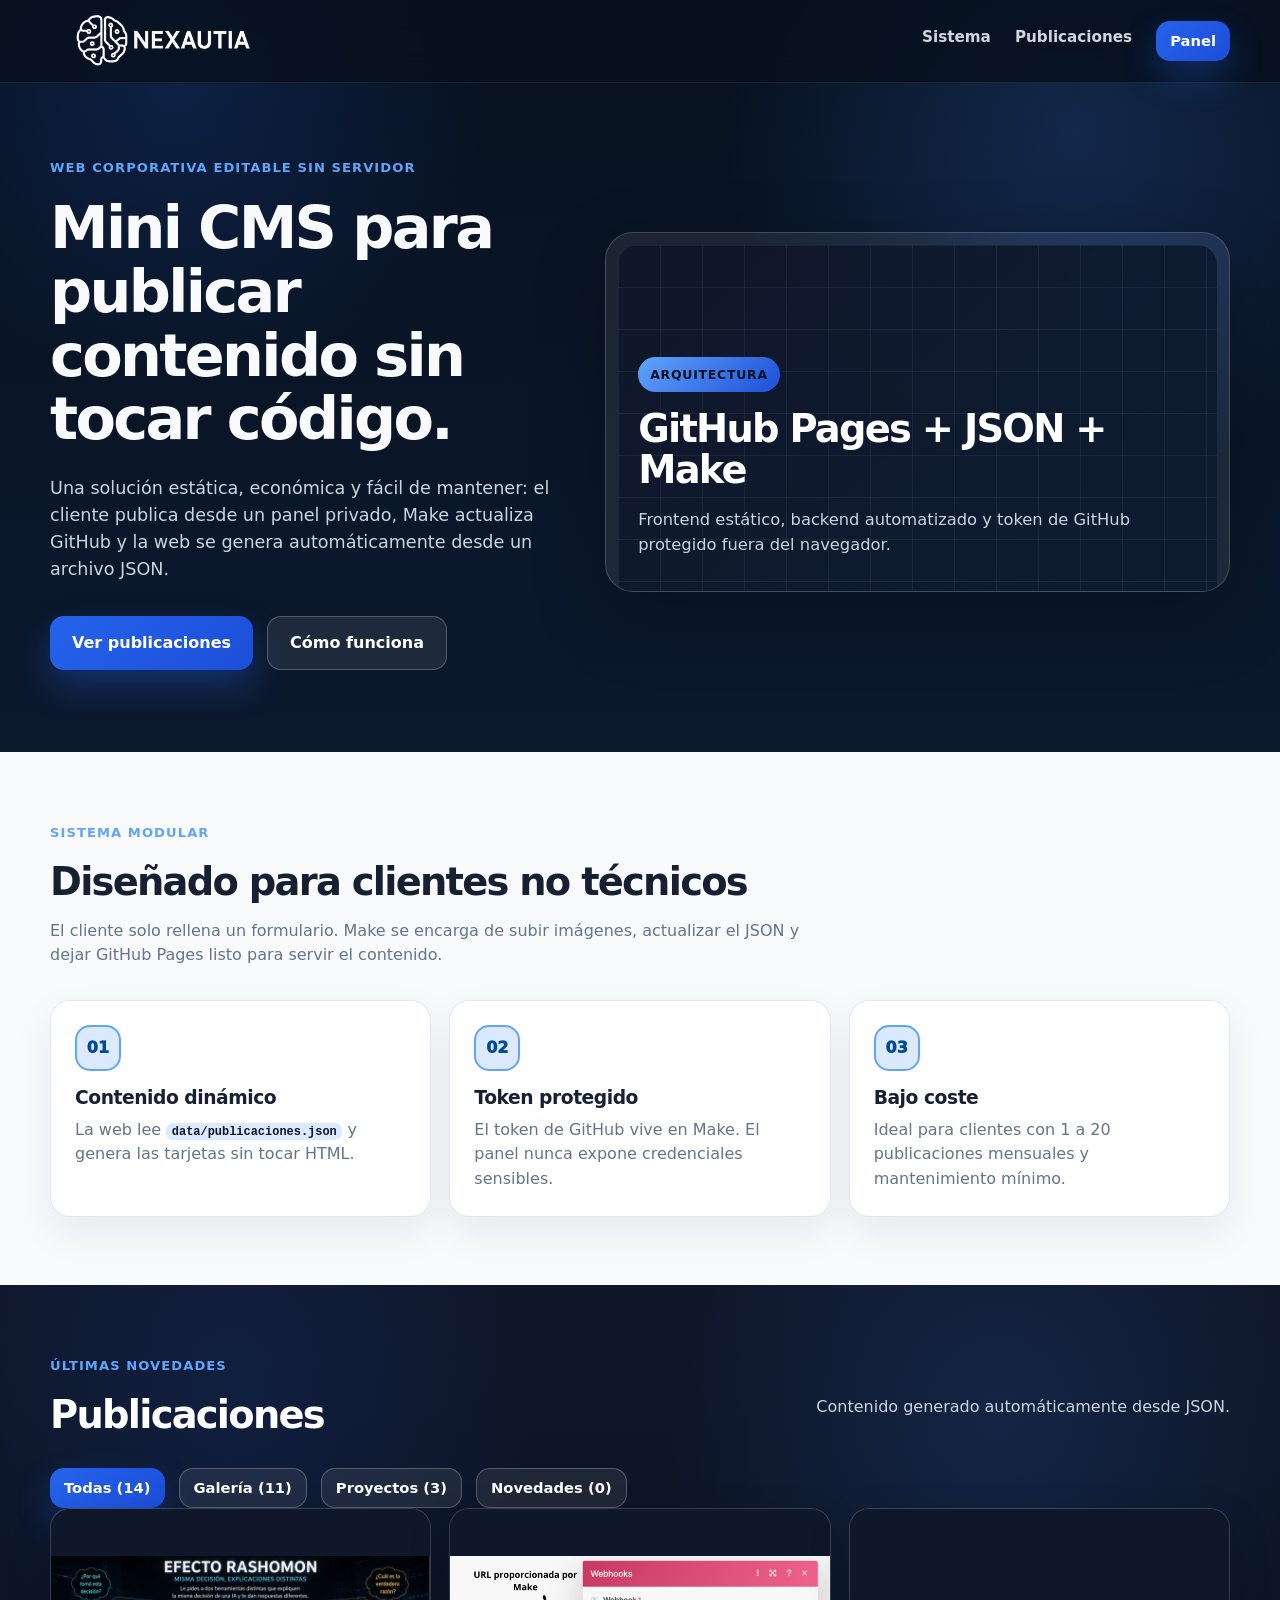
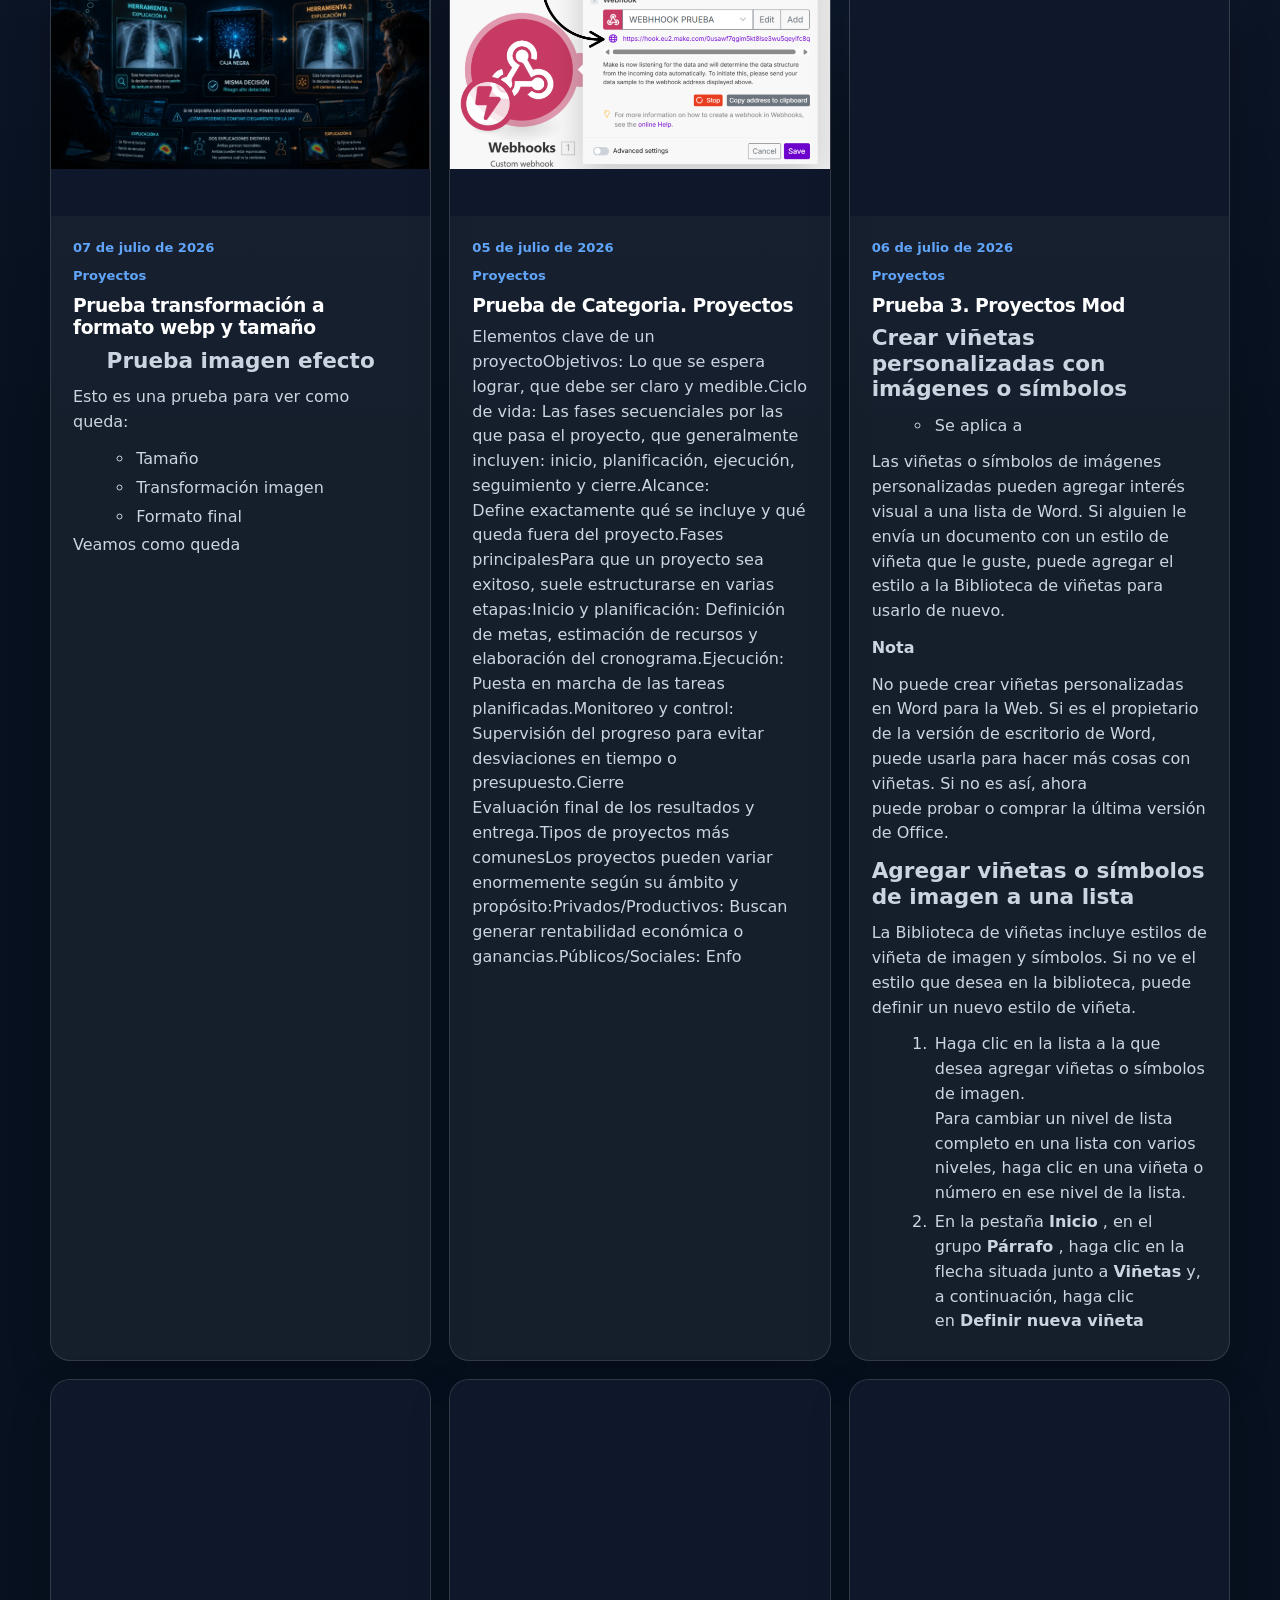
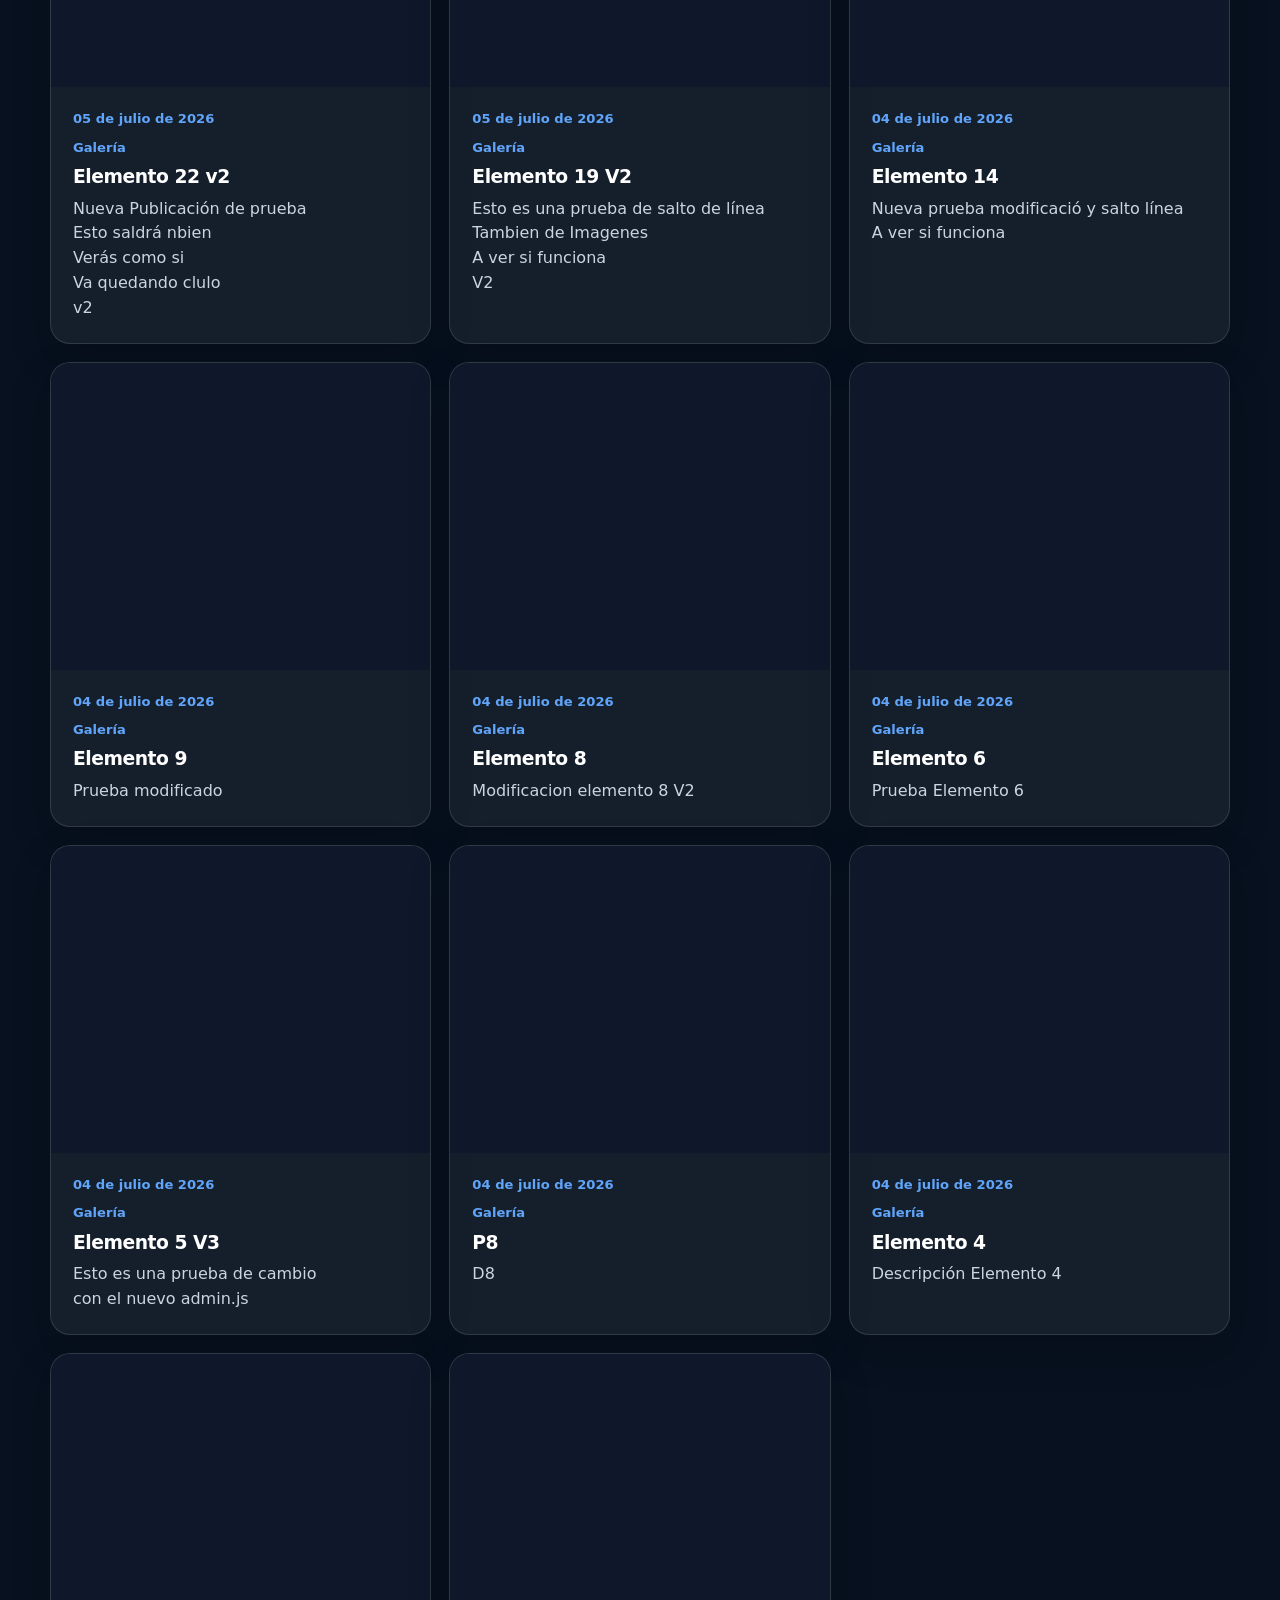
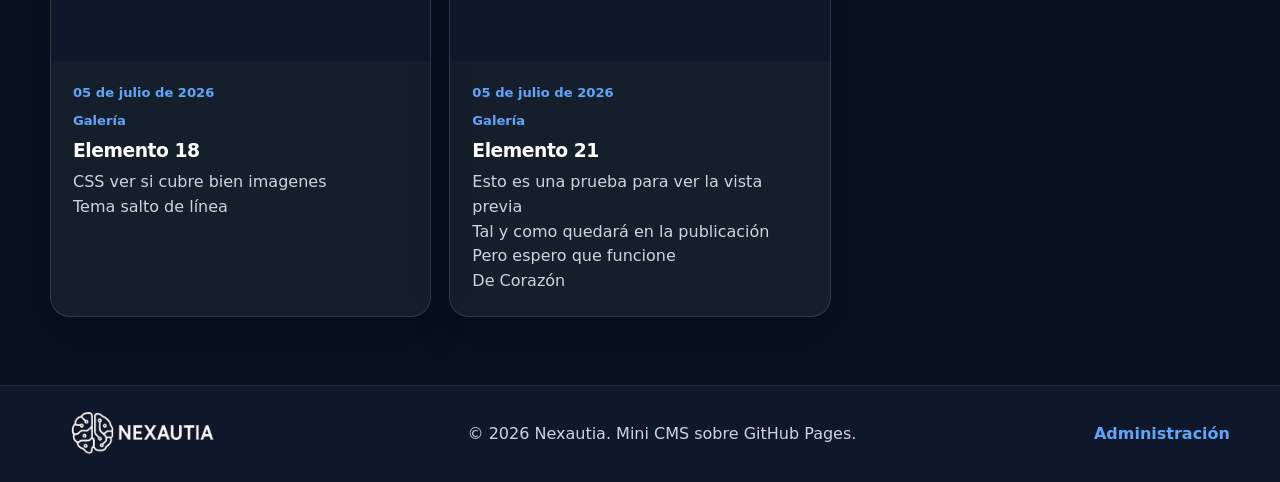
==== commit d1eb23cf: "Version 6,2 Mejoras en Editor" ====
--- a/index.html
+++ b/index.html
@@ -6,8 +6,8 @@
   <title>Nexautia | Mini CMS con GitHub Pages y Make</title>
   <meta name="description" content="Mini CMS corporativo sin servidor: GitHub Pages, JSON y Make para publicar contenido desde un panel privado.">
   <link rel="icon" href="assets/img/logo.svg" type="image/svg+xml">
-  <link rel="stylesheet" href="assets/css/styles.css?v=20260705-19">
-  <script defer src="assets/js/publicaciones.js?v=20260705-19"></script>
+  <link rel="stylesheet" href="assets/css/styles.css?v=20260705-22">
+  <script defer src="assets/js/publicaciones.js?v=20260705-22"></script>
 </head>
 <body>
   <header class="site-header">
--- a/assets/css/styles.css
+++ b/assets/css/styles.css
@@ -610,12 +610,22 @@
 
 .rich-text-content ul,
 .rich-text-content ol {
-  padding-left: 1.25rem;
+  padding-left: 1.75rem;
+  margin-left: 0.15rem;
+  list-style-position: outside;
 }
 
 .rich-text-content li {
-  margin: 0.22rem 0;
-}
+  margin: 0.26rem 0;
+  padding-left: 0.15rem;
+}
+
+.rich-text-content li > ul,
+.rich-text-content li > ol {
+  margin-top: 0.35rem;
+  margin-bottom: 0.35rem;
+}
+
 
 .rich-text-content h2,
 .rich-text-content h3,
@@ -632,6 +642,18 @@
 .rich-size-small { font-size: 0.92em; }
 .rich-size-large { font-size: 1.16em; }
 .rich-size-xlarge { font-size: 1.32em; }
+
+.rich-text-content .rich-color-blue,
+.rich-color-blue { color: #93c5fd; }
+
+.rich-text-content .rich-color-green,
+.rich-color-green { color: #86efac; }
+
+.rich-text-content .rich-color-orange,
+.rich-color-orange { color: #fdba74; }
+
+.rich-text-content .rich-color-red,
+.rich-color-red { color: #fca5a5; }
 
 .rich-align-center { text-align: center; }
 .rich-align-right { text-align: right; }
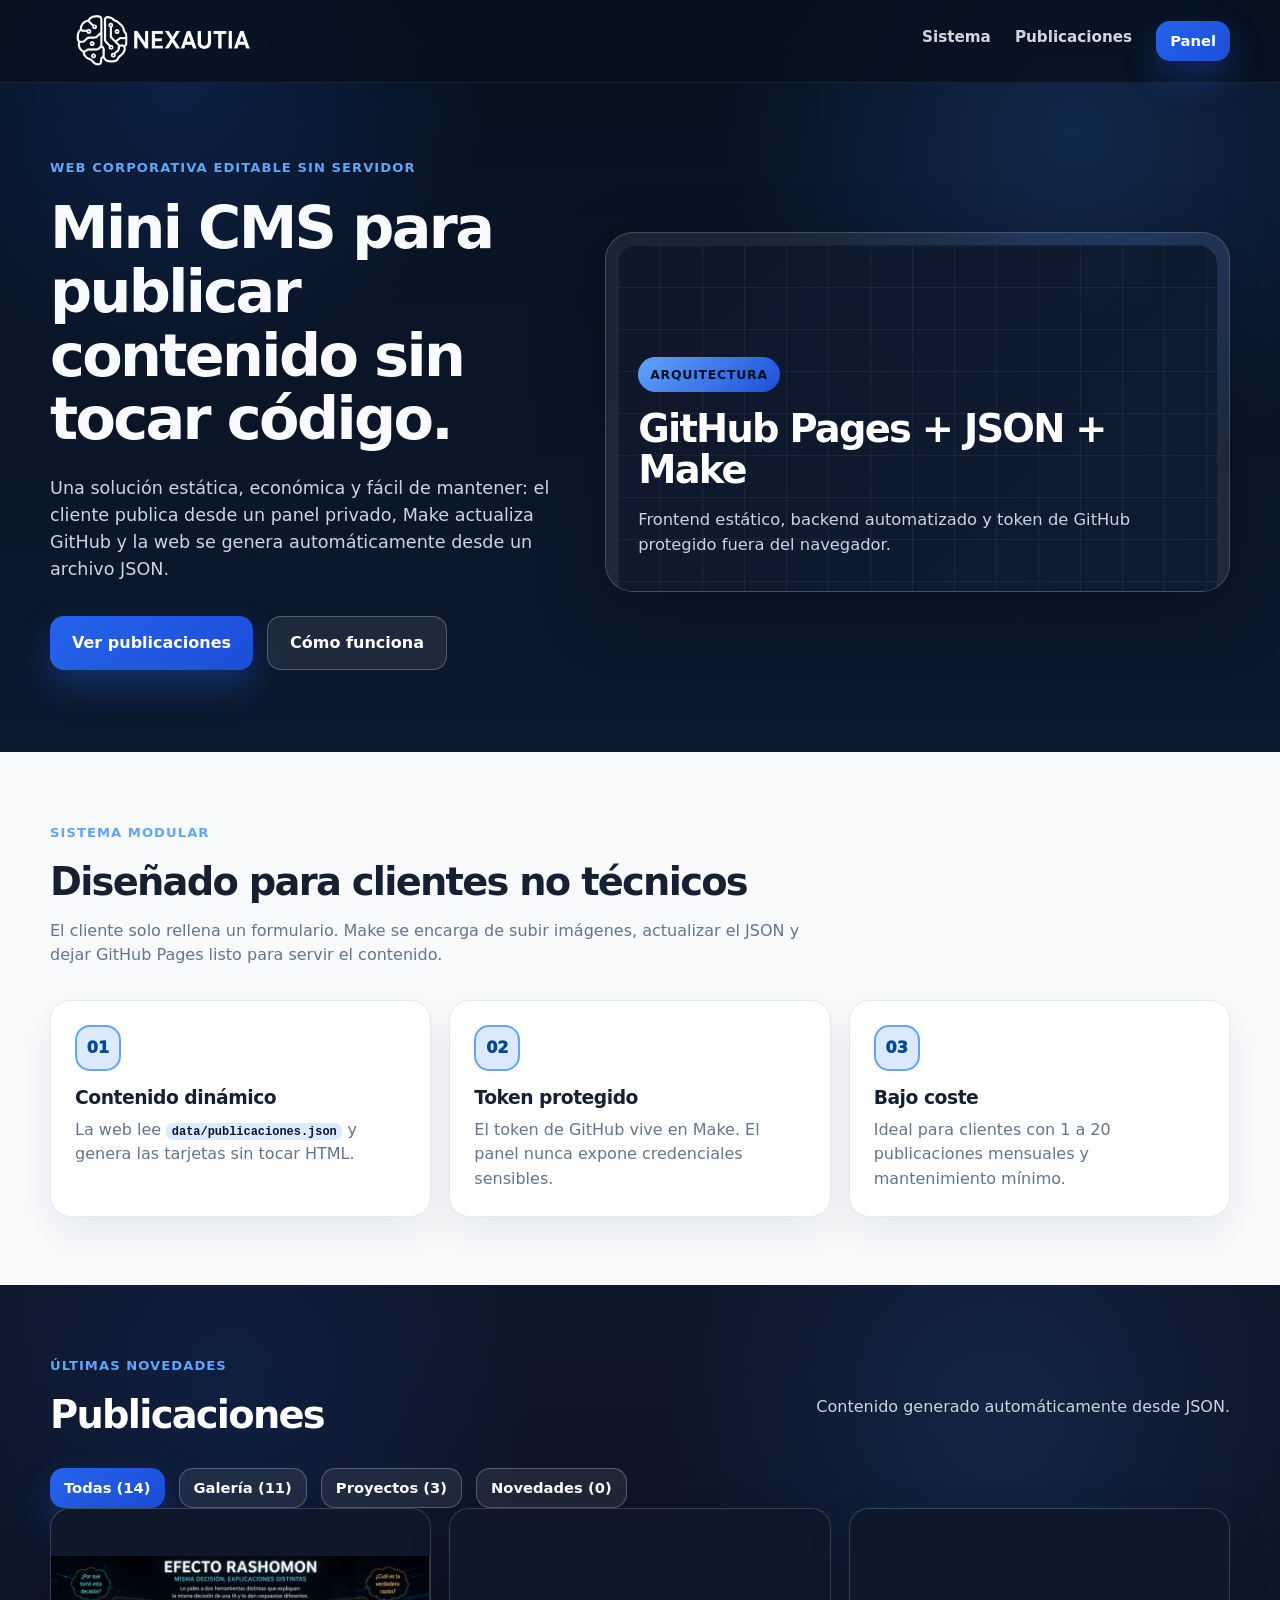
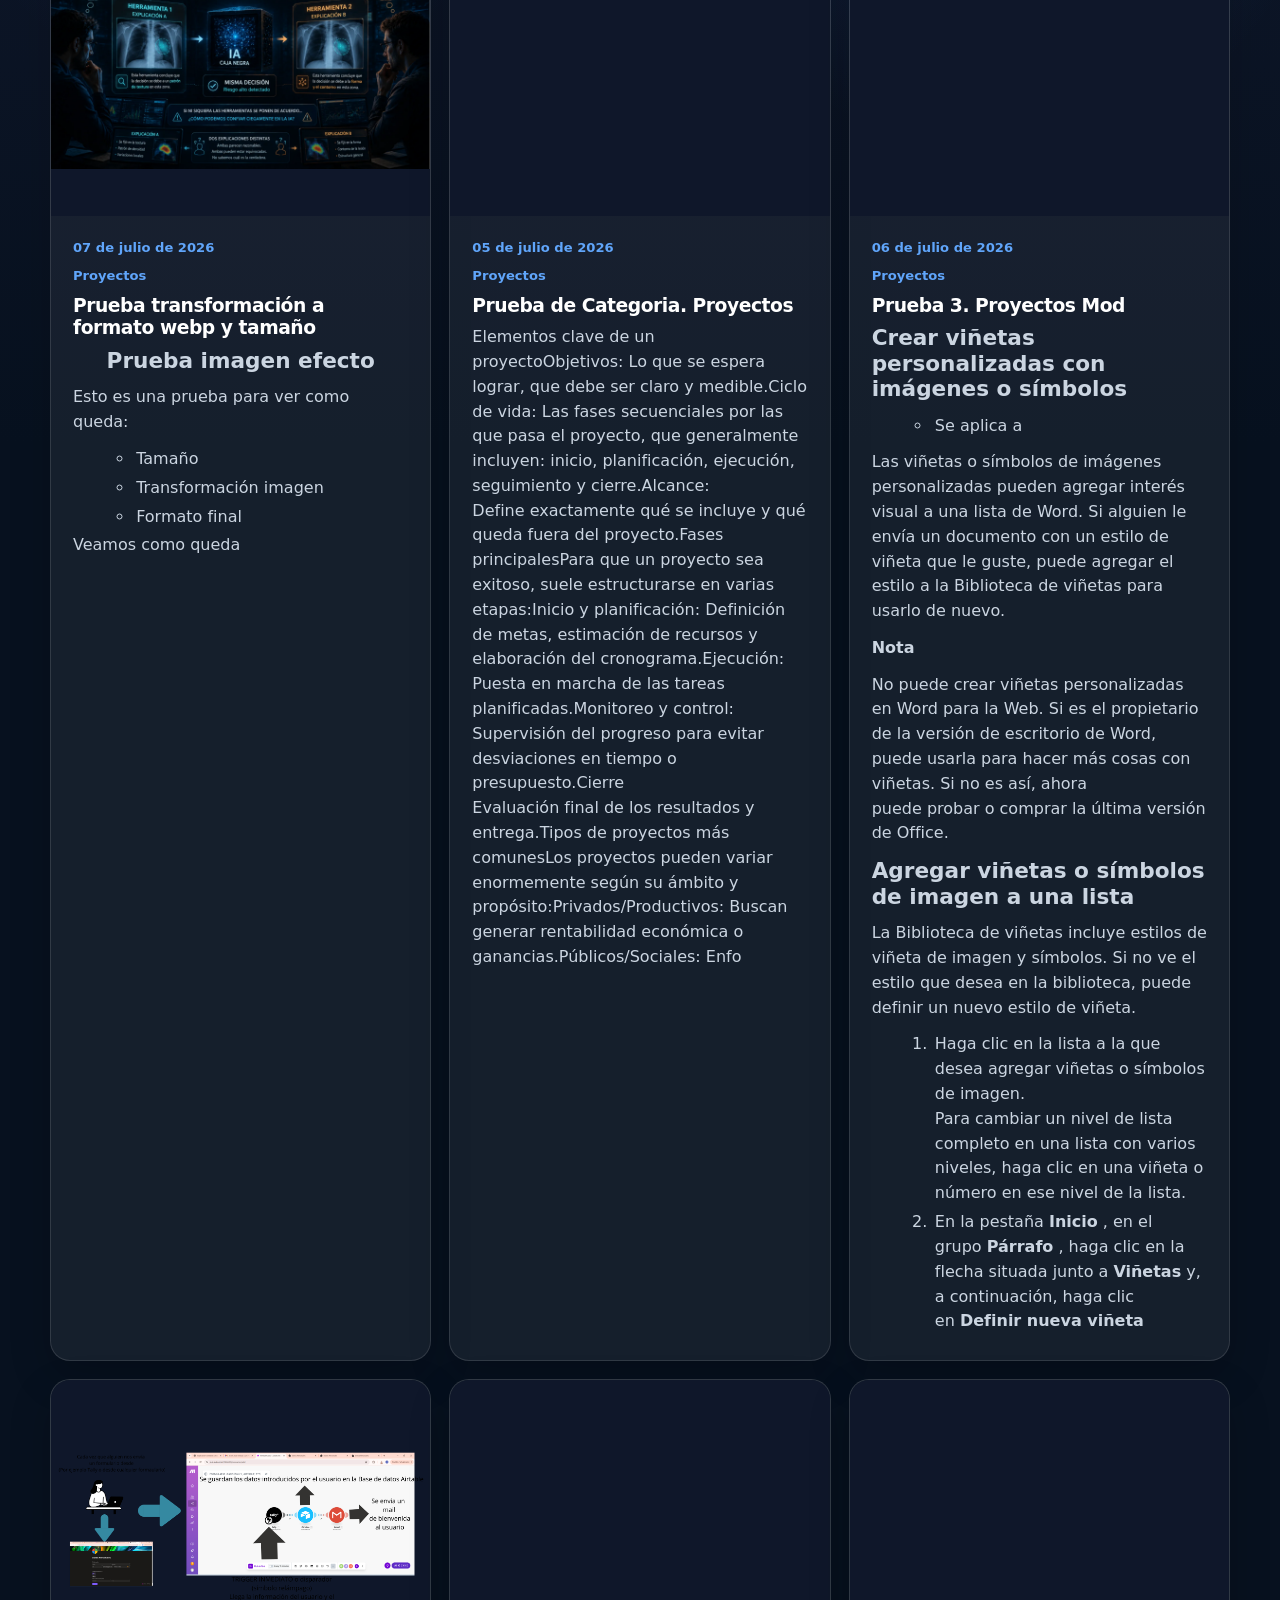
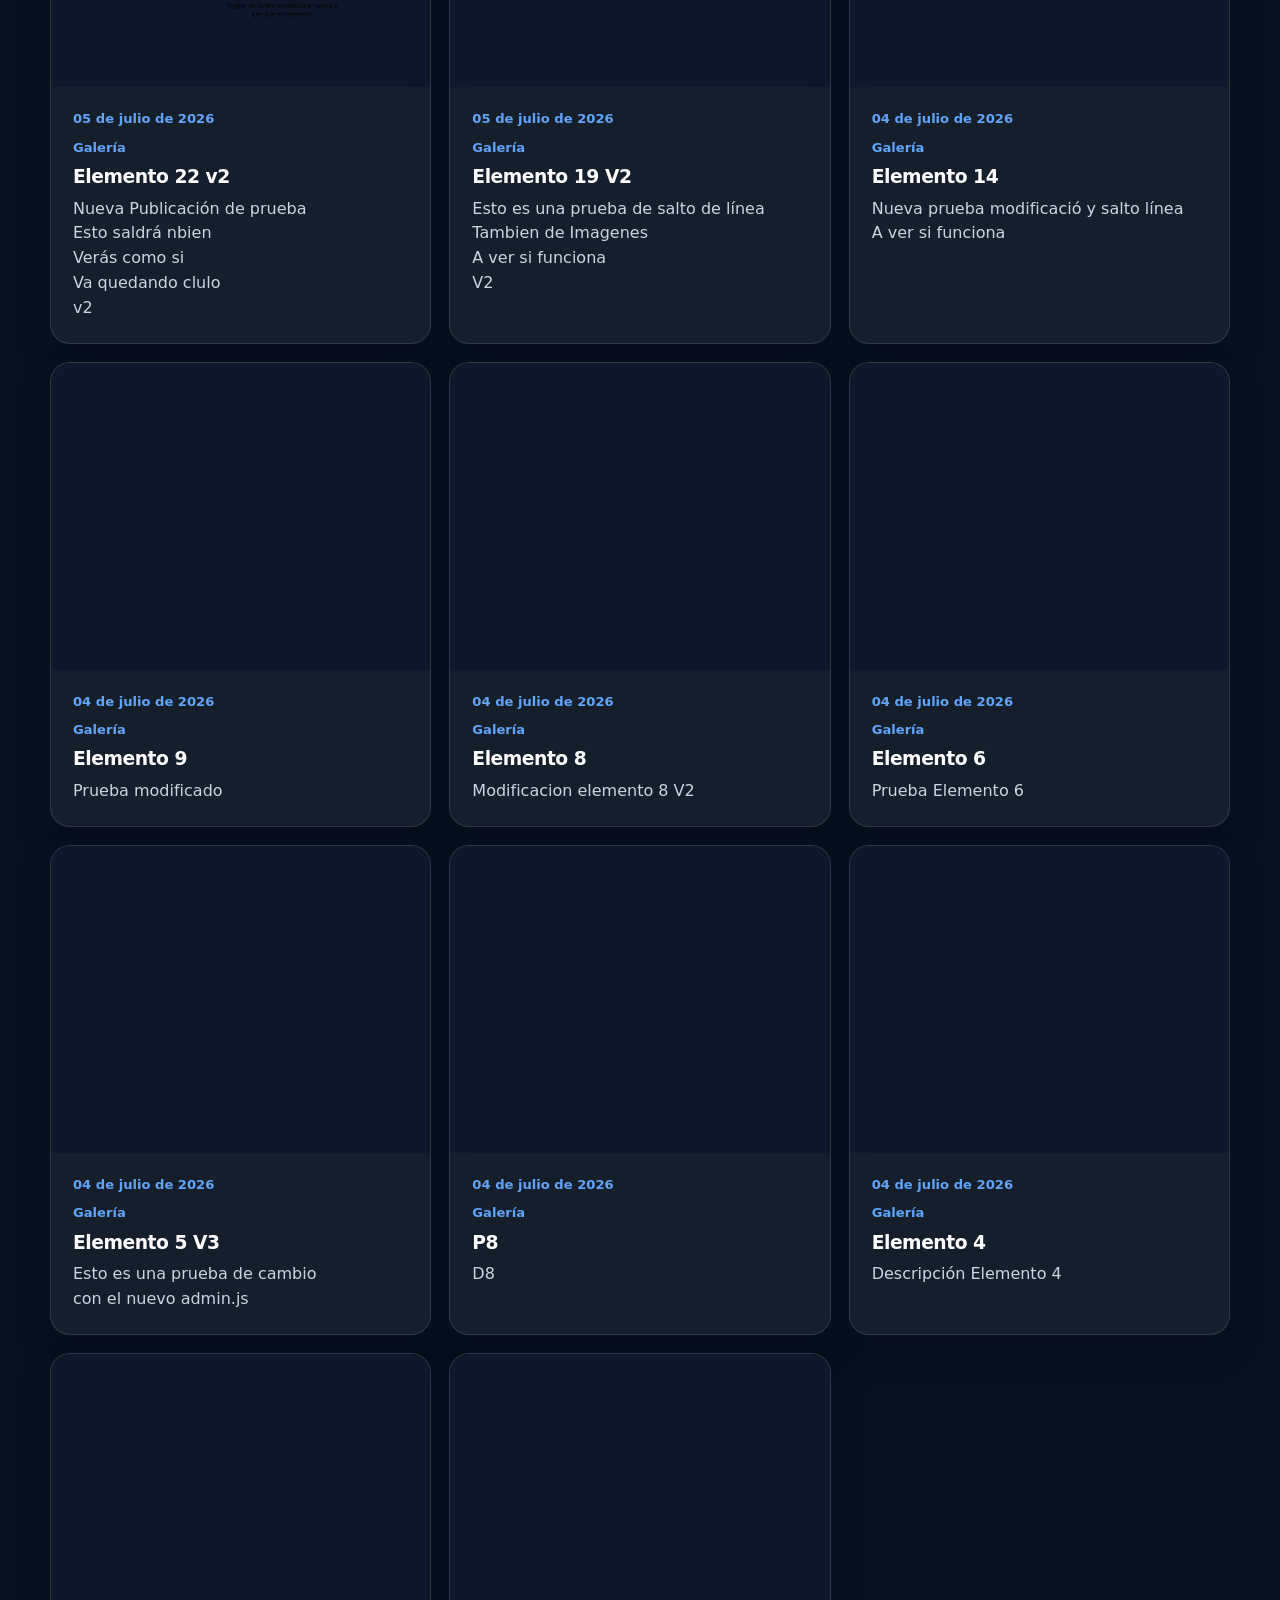
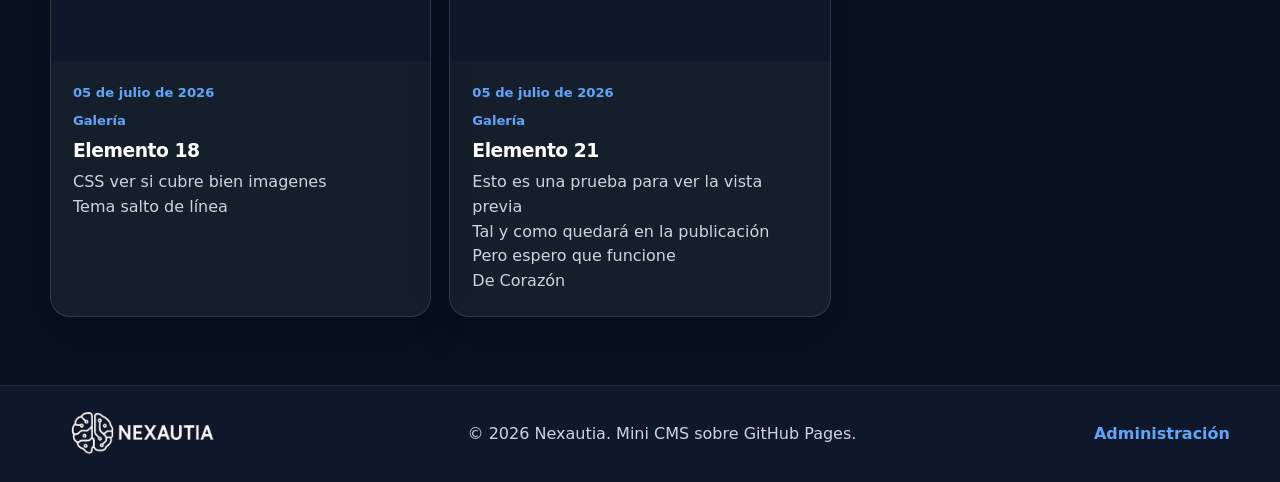
==== commit a019d360: "Version 6.3 Editor lista desplegable colores" ====
--- a/index.html
+++ b/index.html
@@ -6,8 +6,8 @@
   <title>Nexautia | Mini CMS con GitHub Pages y Make</title>
   <meta name="description" content="Mini CMS corporativo sin servidor: GitHub Pages, JSON y Make para publicar contenido desde un panel privado.">
   <link rel="icon" href="assets/img/logo.svg" type="image/svg+xml">
-  <link rel="stylesheet" href="assets/css/styles.css?v=20260705-22">
-  <script defer src="assets/js/publicaciones.js?v=20260705-22"></script>
+  <link rel="stylesheet" href="assets/css/styles.css?v=20260705-23">
+  <script defer src="assets/js/publicaciones.js?v=20260705-23"></script>
 </head>
 <body>
   <header class="site-header">
--- a/assets/css/styles.css
+++ b/assets/css/styles.css
@@ -643,6 +643,9 @@
 .rich-size-large { font-size: 1.16em; }
 .rich-size-xlarge { font-size: 1.32em; }
 
+.rich-text-content .rich-color-base,
+.rich-color-base { color: var(--muted); }
+
 .rich-text-content .rich-color-blue,
 .rich-color-blue { color: #93c5fd; }
 
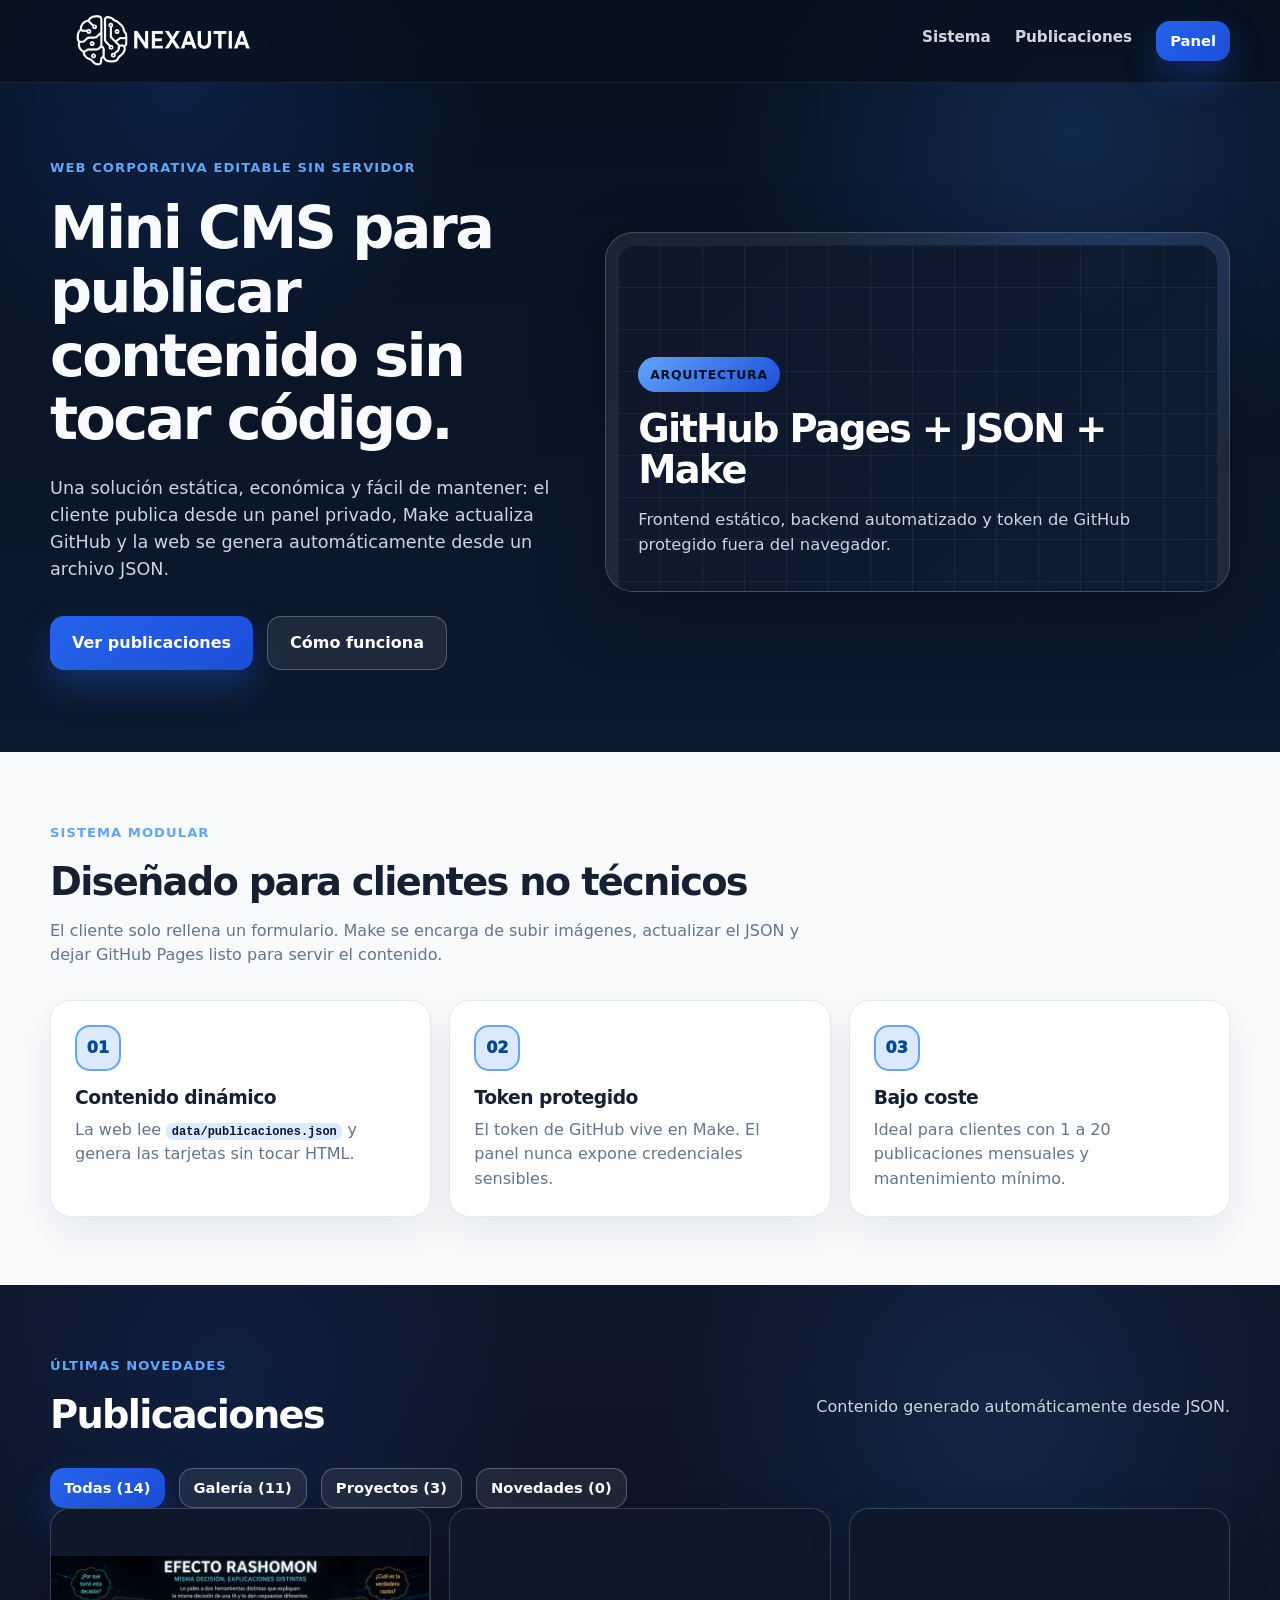
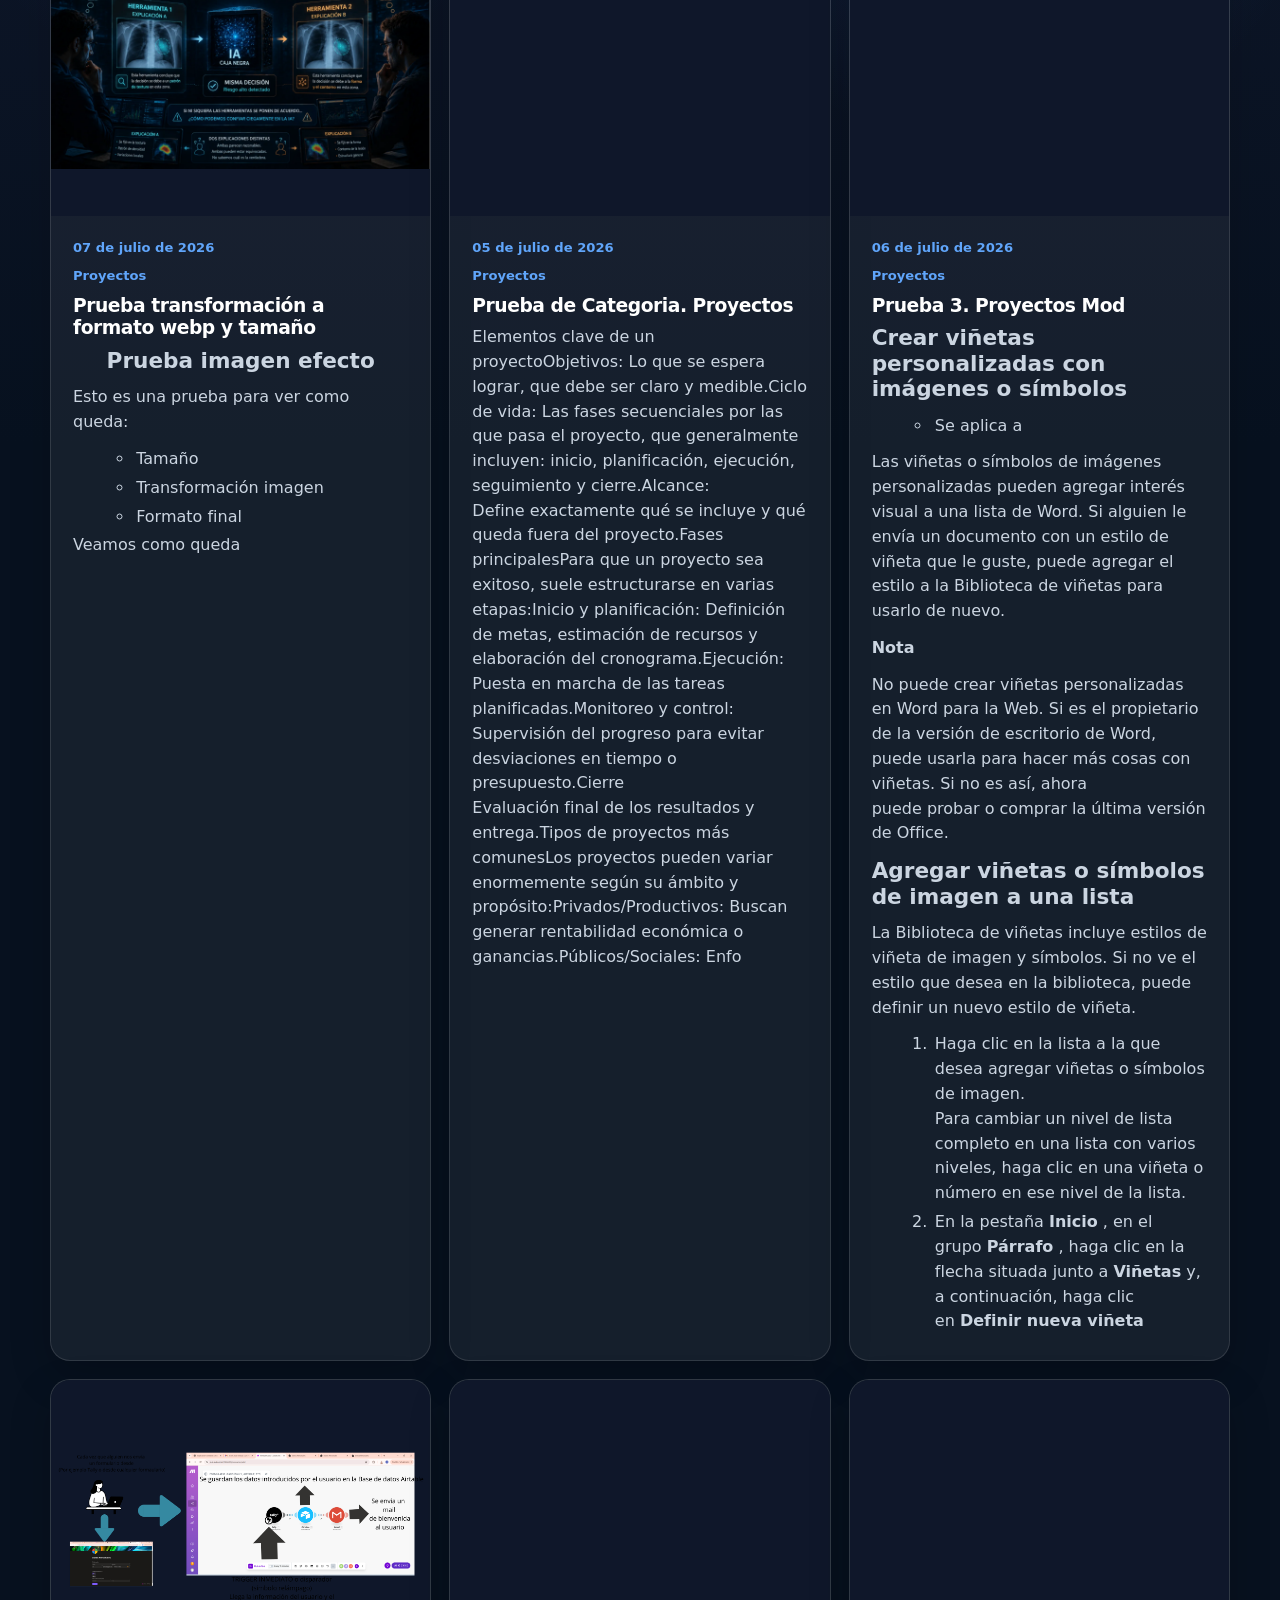
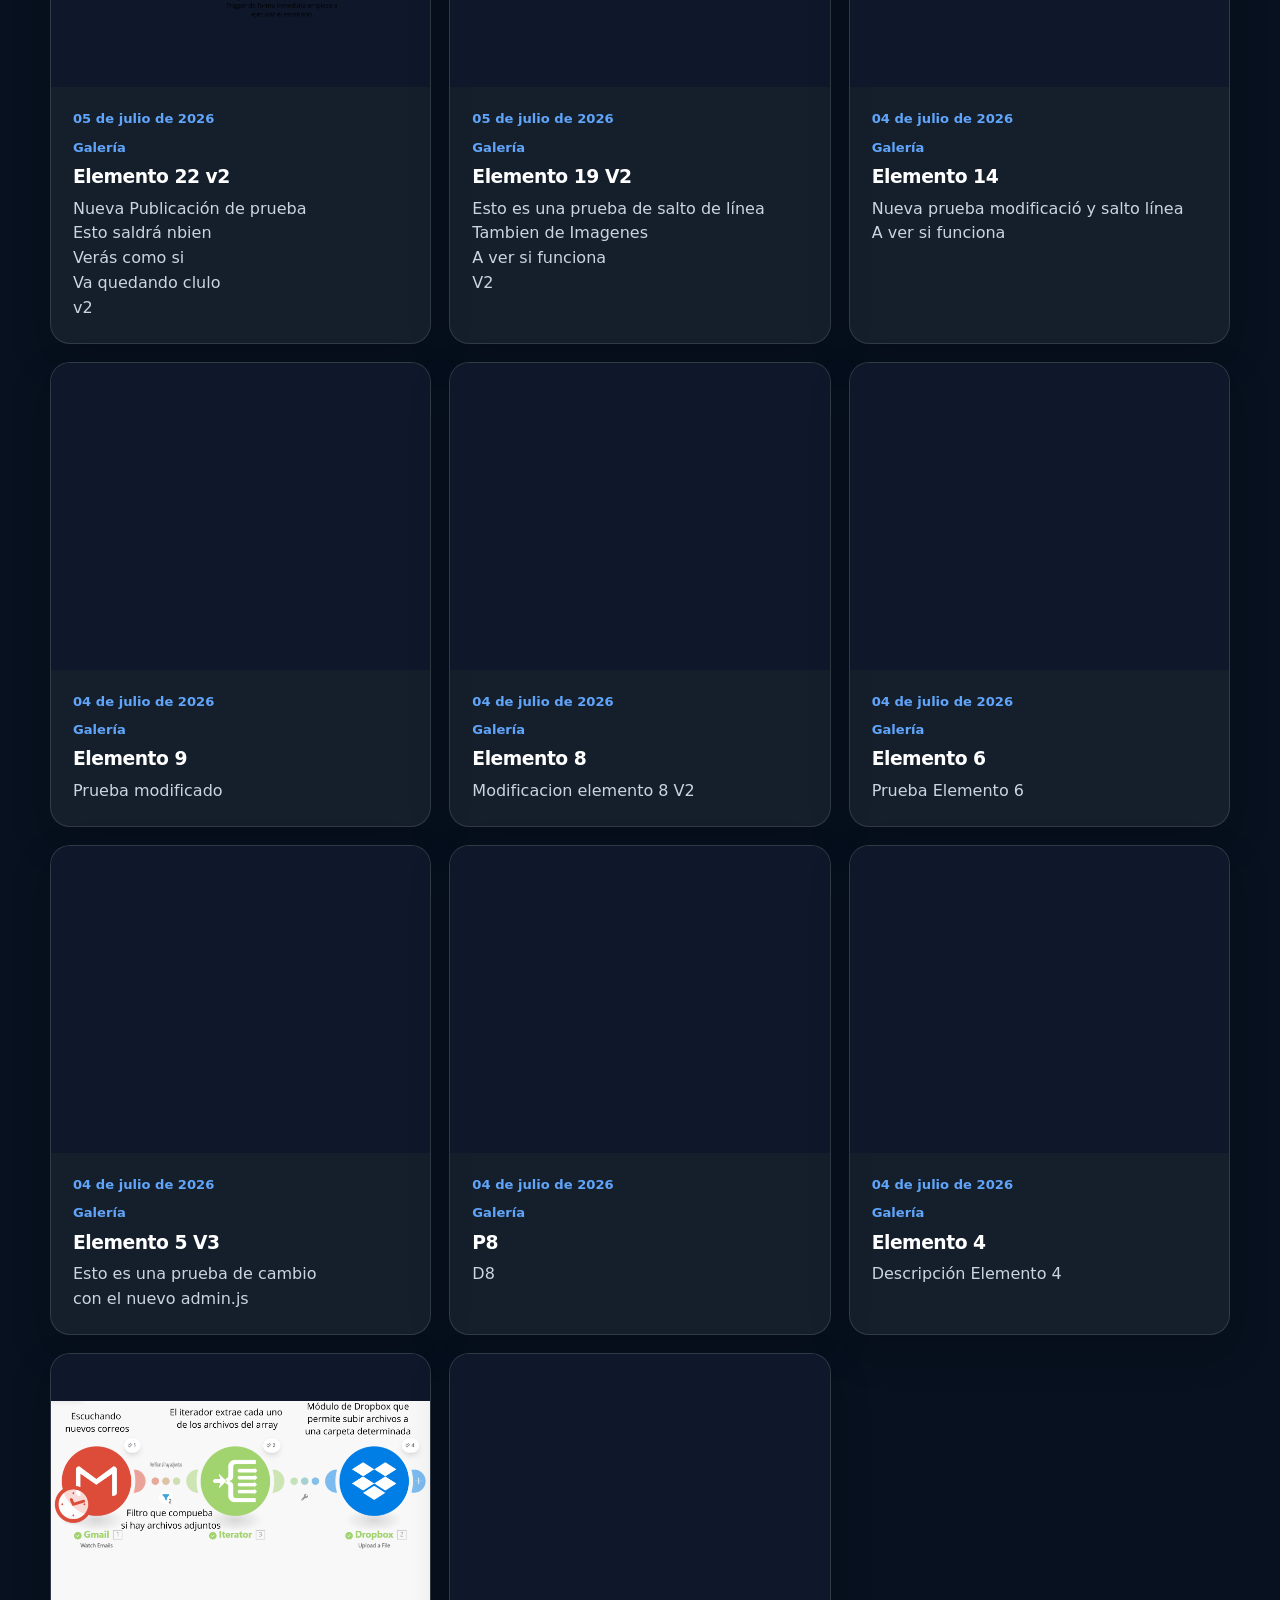
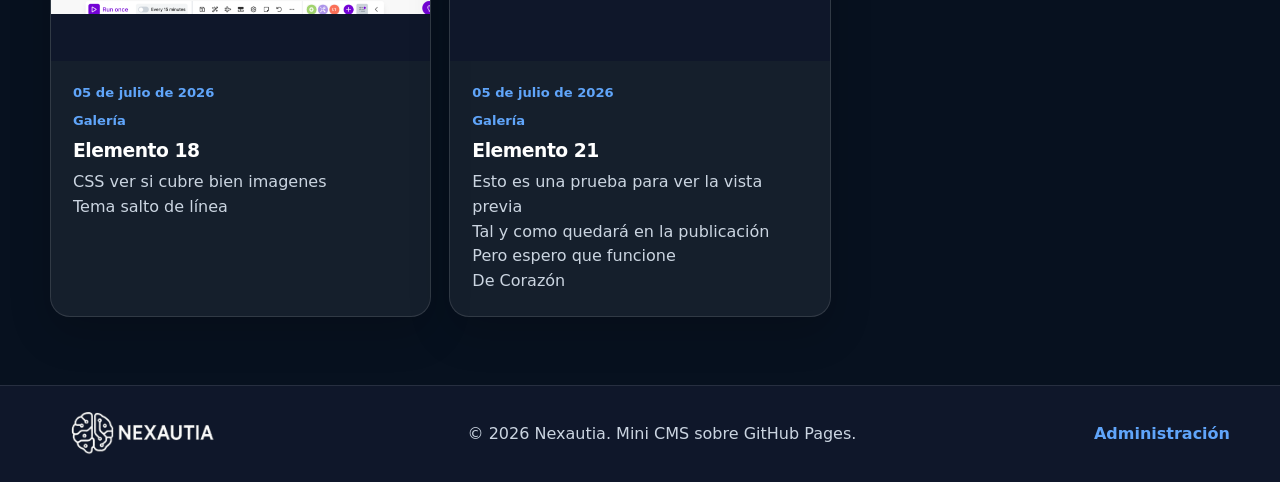
==== commit 806f8bb3: "Version 6-4 Mejora colores editor y posicion cursor" ====
--- a/index.html
+++ b/index.html
@@ -6,8 +6,8 @@
   <title>Nexautia | Mini CMS con GitHub Pages y Make</title>
   <meta name="description" content="Mini CMS corporativo sin servidor: GitHub Pages, JSON y Make para publicar contenido desde un panel privado.">
   <link rel="icon" href="assets/img/logo.svg" type="image/svg+xml">
-  <link rel="stylesheet" href="assets/css/styles.css?v=20260705-23">
-  <script defer src="assets/js/publicaciones.js?v=20260705-23"></script>
+  <link rel="stylesheet" href="assets/css/styles.css?v=20260705-24">
+  <script defer src="assets/js/publicaciones.js?v=20260705-24"></script>
 </head>
 <body>
   <header class="site-header">
--- a/assets/css/styles.css
+++ b/assets/css/styles.css
@@ -647,16 +647,16 @@
 .rich-color-base { color: var(--muted); }
 
 .rich-text-content .rich-color-blue,
-.rich-color-blue { color: #93c5fd; }
+.rich-color-blue { color: #3b82f6; }
 
 .rich-text-content .rich-color-green,
-.rich-color-green { color: #86efac; }
+.rich-color-green { color: #16a34a; }
 
 .rich-text-content .rich-color-orange,
-.rich-color-orange { color: #fdba74; }
+.rich-color-orange { color: #f59e0b; }
 
 .rich-text-content .rich-color-red,
-.rich-color-red { color: #fca5a5; }
+.rich-color-red { color: #dc2626; }
 
 .rich-align-center { text-align: center; }
 .rich-align-right { text-align: right; }
